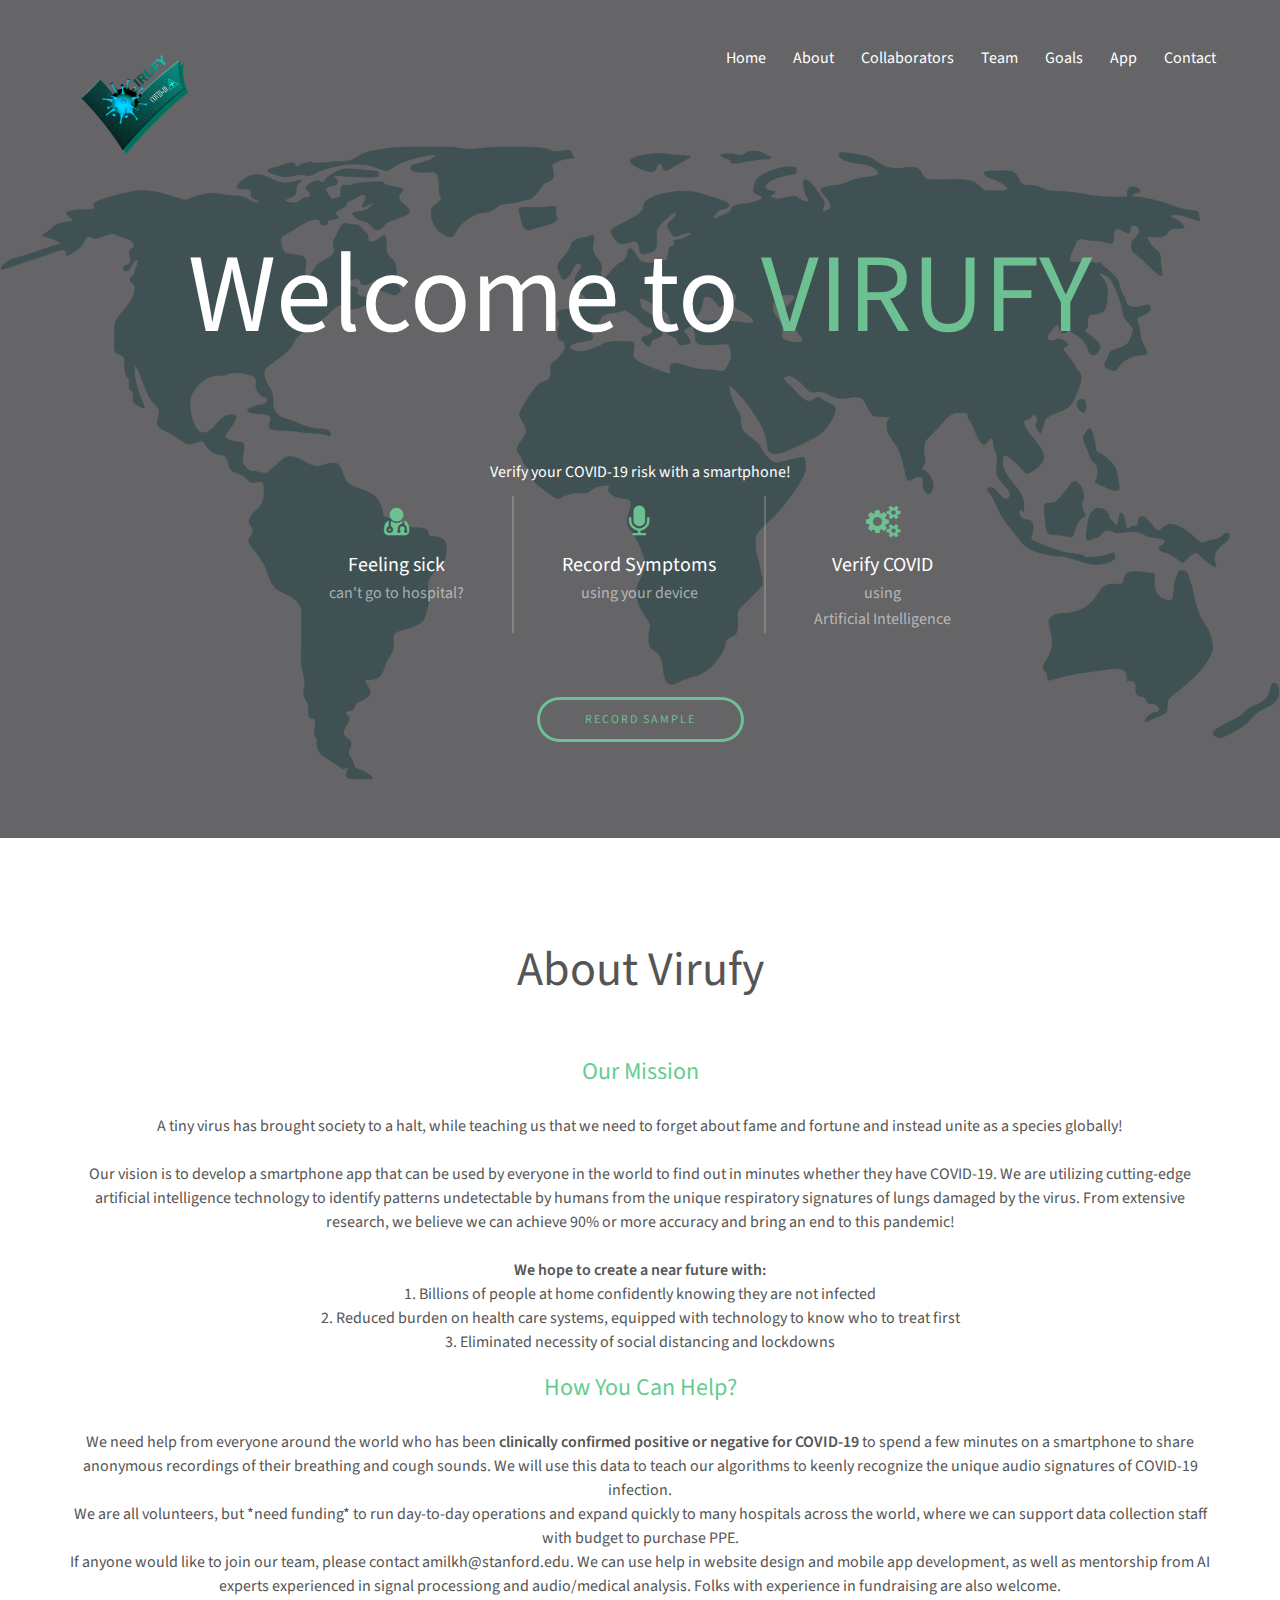
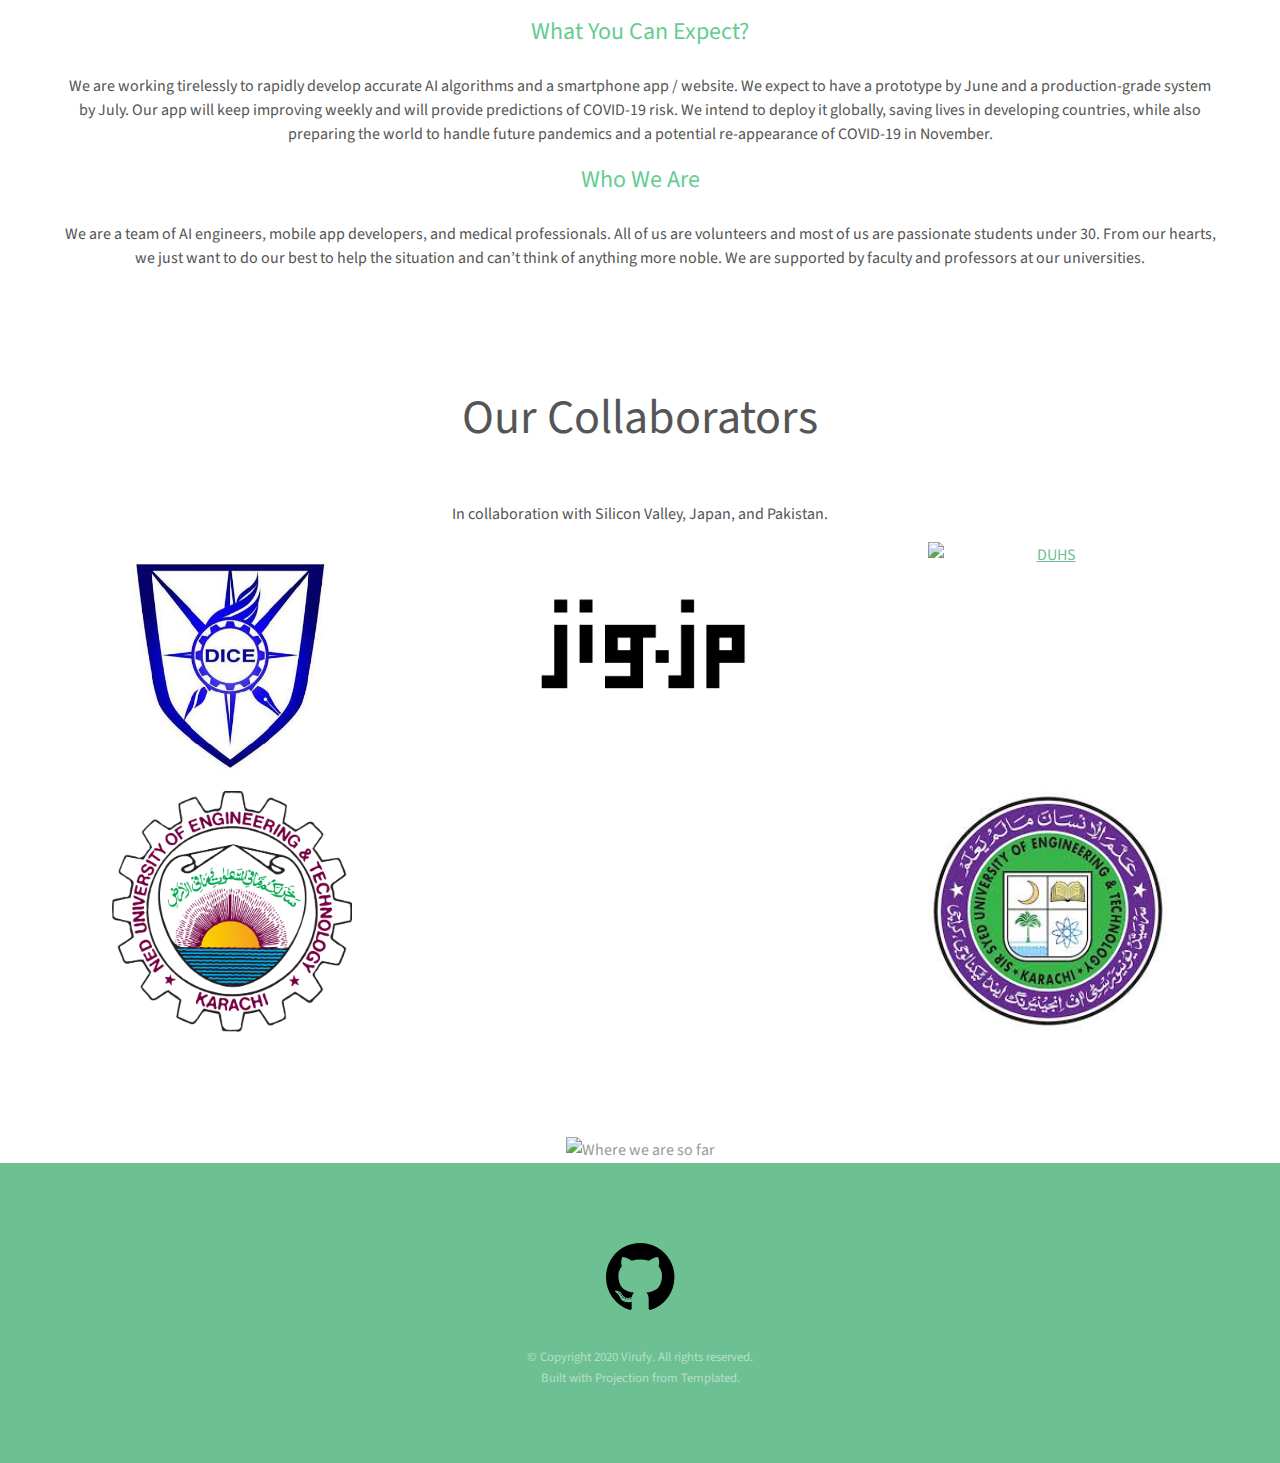
==== index.html @ d0a09e9f "added css for collaborators icons" ====
<!DOCTYPE HTML>
<!--
	Projection by TEMPLATED
	templated.co @templatedco
	Released for free under the Creative Commons Attribution 3.0 license (templated.co/license)
-->
<html>

<head>
	<title>VIRUFY</title>

	<!-- Metatags -->
	<meta charset="utf-8" />
	<meta name="viewport" content="width=device-width, initial-scale=1" />
	<meta name="description" content="Crowdsourced AI-based COVID-19 Detection">
	<meta name="author" content="Team Virufy">

	<link rel="stylesheet" href="assets/css/main.css" />

	<!-- Favicon -->
	<link rel="icon" href="images/logo.png" type="image/x-icon" />

</head>

<body>

	<!-- Header -->
	<header id="header">
		<div class="inner">
			<a href="index.html" class="logo">
				<img src="images/logo.png">
			</a>
			<nav id="nav">
				<a href="index.html">Home</a>
				<a href="#about">About</a>
				<a href="#collaborators">Collaborators</a>
				<a href="./team.html">Team</a>
				<a href="./goals.html">Goals</a>
				<a href="https://cough.sabae.cc/">App</a>
				<a href="#contact">Contact</a>
			</nav>
			<a href="#navPanel" class="navPanelToggle"><span class="fa fa-bars"></span></a>
		</div>
	</header>

	<!-- Banner -->
	<section id="banner">
		<div class="inner">
			<header>
				<h1>Welcome to <span id="header-virufy-span">VIRUFY</span></h1>
				<h1 style="font-size: 1em;">Verify your COVID-19 risk with a smartphone!</h1>
			</header>

			<div class="flex">
				<div>
					<span class="icon fa-user-md"></span>
					<h3>Feeling sick</h3>
					<p>can't go to hospital?</p>
				</div>

				<div>
					<span class="icon fa-microphone"></span>
					<h3>Record Symptoms</h3>
					<p>using your device</p>
				</div>

				<div>
					<span class="icon fa-cogs"></span>
					<h3>Verify COVID</h3>
					<p>using<br>Artificial Intelligence</p>
				</div>

			</div>

			<footer>
				<a href="http://virufy.org/" class="button">Record Sample</a>
			</footer>
		</div>
	</section>

	<!--About Us-->
	<section class="wrapper align-center">
		<div class="inner">
			<header id="about">
				<h1>About Virufy</h1>
			</header>
			<h1 style="font-size: x-large; color: #66cc91;">
				Our Mission
			</h1>
			<h1 style="font-size: medium;">
				A tiny virus has brought society to a halt, while teaching us that we need to forget about fame and
				fortune and instead unite as a species globally!
				<br><br>
				Our vision is to develop a smartphone app that can be used by everyone in the world to find out in
				minutes whether they have COVID-19. We are utilizing cutting-edge artificial intelligence technology to
				identify patterns undetectable by humans from the unique respiratory signatures of lungs damaged by the
				virus. From extensive research, we believe we can achieve 90% or more accuracy and bring an end to this
				pandemic!
				<br><br>
				<b>We hope to create a near future with:</b><br>
				1. Billions of people at home confidently knowing they are not infected<br>
				2. Reduced burden on health care systems, equipped with technology to know who to treat first<br>
				3. Eliminated necessity of social distancing and lockdowns
			</h1>
			<h1 style="font-size: x-large; color: #66cc91;">
				How You Can Help?
			</h1>
			<h1 style="font-size: medium;">
				We need help from everyone around the world who has been <b>clinically confirmed positive or negative
					for COVID-19</b> to spend a few minutes on a smartphone to share anonymous recordings of their
				breathing and cough sounds. We will use this data to teach our algorithms to keenly recognize the unique
				audio signatures of COVID-19 infection.
				<br>
				We are all volunteers, but *need funding* to run day-to-day operations and expand quickly to many
				hospitals
				across the world, where we can support data collection staff with budget to purchase PPE.
				<br>
				If anyone would like to join our team, please contact <a
					href="amilkh@stanford.edu">amilkh@stanford.edu</a>.
				We can use help in website design and mobile app development, as well as mentorship from AI experts
				experienced
				in signal processiong and audio/medical analysis. Folks with experience in fundraising are also welcome.
			</h1>
			<h1 style="font-size: x-large; color: #66cc91;">
				What You Can Expect?
			</h1>
			<h1 style="font-size: medium;">
				We are working tirelessly to rapidly develop accurate AI algorithms and a smartphone app / website. We
				expect to have a prototype by June and a production-grade system by July. Our app will keep improving
				weekly and will provide predictions of COVID-19 risk. We intend to deploy it globally, saving lives in
				developing countries, while also preparing the world to handle future pandemics and a potential
				re-appearance of COVID-19 in November.
			</h1>
			<h1 style="font-size: x-large; color: #66cc91;">
				Who We Are
			</h1>
			<h1 style="font-size: medium;">
				We are a team of AI engineers, mobile app developers, and medical professionals. All of us are
				volunteers and most of us are passionate students under 30. From our hearts, we just want to do our best
				to help the situation and can’t think of anything more noble. We are supported by faculty and professors
				at our universities.
			</h1>
		</div>
	</section>

	<!-- Three -->
	<section id="four" class="wrapper align-center">
		<div class="inner">
			<header id="collaborators">
				<h1>Our Collaborators</h1>
				<h1 style="font-size: medium;">In collaboration with Silicon Valley, Japan, and Pakistan.</h1>
			</header>
			<div class="flex flex-4">
				<article>
					<div class="image collab">
						<a href="http://dicefoundation.org/" target="_blank">
							<img src="images/dice.jpg" alt="Pic 02" />
						</a>
					</div>
				</article>
				<article>
					<div class="image collab">
						<a href="https://jig.jp/" target="_blank">
							<img src="images/jig-logo.png" alt="Pic 02" />
						</a>
					</div>
				</article>
				<article>
					<div class="image collab">
						<a href="https://www.duhs.edu.pk/" target="_blank">
							<img src="images/duhs.png" alt="DUHS">
						</a>
					</div>
				</article>
				<article>
					<div class="image collab">
						<a href="https://www.neduet.edu.pk/" target="_blank">
							<img src="images/NEDUET.png" alt="Pic 01" />
						</a>
					</div>
				</article>
				<article>
					<div class="image collab">
						<a href="https://ssuet.edu.pk/" target="_blank">
							<img src="images/SSUET.jpg" alt="Pic 02" />
						</a>
					</div>
				</article>
			</div>
		</div>
	</section>

	<!--Where we are so far-->
	<section class="align-center">
		<img src="images/map-loc-enhanced.png" class="virufy-image" alt="Where we are so far">
	</section>

	<!-- Footer -->
	<footer id="footer">
		<div class="inner">
			<!-- GitHub and other icons -->
			<div class="footer-icons" id="contact">
				<a href="https://github.com/virufy" target="_blank">
					<i class="icon fa-github fa-5x"></i>
				</a>
			</div>

			<div class="copyright">
				&copy; Copyright 2020 Virufy. All rights reserved.
				<br>Built with <a href="https://templated.co/projection">Projection from Templated.</a>
			</div>
		</div>
	</footer>

	<!-- Scripts -->
	<script src="assets/js/jquery.min.js"></script>
	<script src="assets/js/skel.min.js"></script>
	<script src="assets/js/util.js"></script>
	<script src="assets/js/main.js"></script>

</body>

</html>
---- assets/css/main.css ----
@charset "UTF-8";
@import url(font-awesome.min.css);
@import "https://fonts.googleapis.com/css?family=Source+Sans+Pro:300, 400, 600, 700, 800, 900";

/*
	Projection by TEMPLATED
	templated.co @templatedco
	Released for free under the Creative Commons Attribution 3.0 license (templated.co/license)
*/

/* Reset */

html,
body,
div,
span,
applet,
object,
iframe,
h1,
h2,
h3,
h4,
h5,
h6,
p,
blockquote,
pre,
a,
abbr,
acronym,
address,
big,
cite,
code,
del,
dfn,
em,
img,
ins,
kbd,
q,
s,
samp,
small,
strike,
strong,
sub,
sup,
tt,
var,
b,
u,
i,
center,
dl,
dt,
dd,
ol,
ul,
li,
fieldset,
form,
label,
legend,
table,
caption,
tbody,
tfoot,
thead,
tr,
th,
td,
article,
aside,
canvas,
details,
embed,
figure,
figcaption,
footer,
header,
hgroup,
menu,
nav,
output,
ruby,
section,
summary,
time,
mark,
audio,
video {
	margin: 0;
	padding: 0;
	border: 0;
	font-size: 100%;
	font: inherit;
	vertical-align: baseline;
}

article,
aside,
details,
figcaption,
figure,
footer,
header,
hgroup,
menu,
nav,
section {
	display: block;
}

body {
	line-height: 1;
}

html {
	scroll-behavior: smooth;
}

ol,
ul {
	list-style: none;
}

blockquote,
q {
	quotes: none;
}

blockquote:before,
blockquote:after,
q:before,
q:after {
	content: '';
	content: none;
}

table {
	border-collapse: collapse;
	border-spacing: 0;
}

body {
	-webkit-text-size-adjust: none;
}

/* Box Model */

*,
*:before,
*:after {
	-moz-box-sizing: border-box;
	-webkit-box-sizing: border-box;
	box-sizing: border-box;
}

/* Containers */

.container {
	margin-left: auto;
	margin-right: auto;
}

.container.\31 25\25 {
	width: 100%;
	max-width: 100em;
	min-width: 80em;
}

.container.\37 5\25 {
	width: 60em;
}

.container.\35 0\25 {
	width: 40em;
}

.container.\32 5\25 {
	width: 20em;
}

.container {
	width: 80em;
}

@media screen and (max-width: 1680px) {
	.container.\31 25\25 {
		width: 100%;
		max-width: 100em;
		min-width: 80em;
	}

	.container.\37 5\25 {
		width: 60em;
	}

	.container.\35 0\25 {
		width: 40em;
	}

	.container.\32 5\25 {
		width: 20em;
	}

	.container {
		width: 80em;
	}
}

@media screen and (max-width: 1280px) {
	.container.\31 25\25 {
		width: 100%;
		max-width: 81.25em;
		min-width: 65em;
	}

	.container.\37 5\25 {
		width: 48.75em;
	}

	.container.\35 0\25 {
		width: 32.5em;
	}

	.container.\32 5\25 {
		width: 16.25em;
	}

	.container {
		width: 65em;
	}
}

@media screen and (max-width: 980px) {
	.container.\31 25\25 {
		width: 100%;
		max-width: 112.5%;
		min-width: 90%;
	}

	.container.\37 5\25 {
		width: 67.5%;
	}

	.container.\35 0\25 {
		width: 45%;
	}

	.container.\32 5\25 {
		width: 22.5%;
	}

	.container {
		width: 90%;
	}
}

@media screen and (max-width: 736px) {
	.container.\31 25\25 {
		width: 100%;
		max-width: 112.5%;
		min-width: 90%;
	}

	.container.\37 5\25 {
		width: 67.5%;
	}

	.container.\35 0\25 {
		width: 45%;
	}

	.container.\32 5\25 {
		width: 22.5%;
	}

	.container {
		width: 90% !important;
	}
}

@media screen and (max-width: 480px) {
	.container.\31 25\25 {
		width: 100%;
		max-width: 112.5%;
		min-width: 90%;
	}

	.container.\37 5\25 {
		width: 67.5%;
	}

	.container.\35 0\25 {
		width: 45%;
	}

	.container.\32 5\25 {
		width: 22.5%;
	}

	.container {
		width: 90% !important;
	}
}

/* Grid */

.row {
	border-bottom: solid 1px transparent;
	-moz-box-sizing: border-box;
	-webkit-box-sizing: border-box;
	box-sizing: border-box;
}

.row > * {
	float: left;
	-moz-box-sizing: border-box;
	-webkit-box-sizing: border-box;
	box-sizing: border-box;
}

.row:after,
.row:before {
	content: '';
	display: block;
	clear: both;
	height: 0;
}

.row.uniform > * > :first-child {
	margin-top: 0;
}

.row.uniform > * > :last-child {
	margin-bottom: 0;
}

.row.\30 \25 > * {
	padding: 0 0 0 0em;
}

.row.\30 \25 {
	margin: 0 0 -1px 0em;
}

.row.uniform.\30 \25 > * {
	padding: 0em 0 0 0em;
}

.row.uniform.\30 \25 {
	margin: 0em 0 -1px 0em;
}

.row > * {
	padding: 0 0 0 2em;
}

.row {
	margin: 0 0 -1px -2em;
}

.row.uniform > * {
	padding: 2em 0 0 2em;
}

.row.uniform {
	margin: -2em 0 -1px -2em;
}

.row.\32 00\25 > * {
	padding: 0 0 0 4em;
}

.row.\32 00\25 {
	margin: 0 0 -1px -4em;
}

.row.uniform.\32 00\25 > * {
	padding: 4em 0 0 4em;
}

.row.uniform.\32 00\25 {
	margin: -4em 0 -1px -4em;
}

.row.\31 50\25 > * {
	padding: 0 0 0 3em;
}

.row.\31 50\25 {
	margin: 0 0 -1px -3em;
}

.row.uniform.\31 50\25 > * {
	padding: 3em 0 0 3em;
}

.row.uniform.\31 50\25 {
	margin: -3em 0 -1px -3em;
}

.row.\35 0\25 > * {
	padding: 0 0 0 1em;
}

.row.\35 0\25 {
	margin: 0 0 -1px -1em;
}

.row.uniform.\35 0\25 > * {
	padding: 1em 0 0 1em;
}

.row.uniform.\35 0\25 {
	margin: -1em 0 -1px -1em;
}

.row.\32 5\25 > * {
	padding: 0 0 0 0.5em;
}

.row.\32 5\25 {
	margin: 0 0 -1px -0.5em;
}

.row.uniform.\32 5\25 > * {
	padding: 0.5em 0 0 0.5em;
}

.row.uniform.\32 5\25 {
	margin: -0.5em 0 -1px -0.5em;
}

.\31 2u,
.\31 2u\24 {
	width: 100%;
	clear: none;
	margin-left: 0;
}

.\31 1u,
.\31 1u\24 {
	width: 91.6666666667%;
	clear: none;
	margin-left: 0;
}

.\31 0u,
.\31 0u\24 {
	width: 83.3333333333%;
	clear: none;
	margin-left: 0;
}

.\39 u,
.\39 u\24 {
	width: 75%;
	clear: none;
	margin-left: 0;
}

.\38 u,
.\38 u\24 {
	width: 66.6666666667%;
	clear: none;
	margin-left: 0;
}

.\37 u,
.\37 u\24 {
	width: 58.3333333333%;
	clear: none;
	margin-left: 0;
}

.\36 u,
.\36 u\24 {
	width: 50%;
	clear: none;
	margin-left: 0;
}

.\35 u,
.\35 u\24 {
	width: 41.6666666667%;
	clear: none;
	margin-left: 0;
}

.\34 u,
.\34 u\24 {
	width: 33.3333333333%;
	clear: none;
	margin-left: 0;
}

.\33 u,
.\33 u\24 {
	width: 25%;
	clear: none;
	margin-left: 0;
}

.\32 u,
.\32 u\24 {
	width: 16.6666666667%;
	clear: none;
	margin-left: 0;
}

.\31 u,
.\31 u\24 {
	width: 8.3333333333%;
	clear: none;
	margin-left: 0;
}

.\31 2u\24 + *,
.\31 1u\24 + *,
.\31 0u\24 + *,
.\39 u\24 + *,
.\38 u\24 + *,
.\37 u\24 + *,
.\36 u\24 + *,
.\35 u\24 + *,
.\34 u\24 + *,
.\33 u\24 + *,
.\32 u\24 + *,
.\31 u\24 + * {
	clear: left;
}

.\-11u {
	margin-left: 91.66667%;
}

.\-10u {
	margin-left: 83.33333%;
}

.\-9u {
	margin-left: 75%;
}

.\-8u {
	margin-left: 66.66667%;
}

.\-7u {
	margin-left: 58.33333%;
}

.\-6u {
	margin-left: 50%;
}

.\-5u {
	margin-left: 41.66667%;
}

.\-4u {
	margin-left: 33.33333%;
}

.\-3u {
	margin-left: 25%;
}

.\-2u {
	margin-left: 16.66667%;
}

.\-1u {
	margin-left: 8.33333%;
}

@media screen and (max-width: 1680px) {
	.row > * {
		padding: 0 0 0 2em;
	}

	.row {
		margin: 0 0 -1px -2em;
	}

	.row.uniform > * {
		padding: 2em 0 0 2em;
	}

	.row.uniform {
		margin: -2em 0 -1px -2em;
	}

	.row.\32 00\25 > * {
		padding: 0 0 0 4em;
	}

	.row.\32 00\25 {
		margin: 0 0 -1px -4em;
	}

	.row.uniform.\32 00\25 > * {
		padding: 4em 0 0 4em;
	}

	.row.uniform.\32 00\25 {
		margin: -4em 0 -1px -4em;
	}

	.row.\31 50\25 > * {
		padding: 0 0 0 3em;
	}

	.row.\31 50\25 {
		margin: 0 0 -1px -3em;
	}

	.row.uniform.\31 50\25 > * {
		padding: 3em 0 0 3em;
	}

	.row.uniform.\31 50\25 {
		margin: -3em 0 -1px -3em;
	}

	.row.\35 0\25 > * {
		padding: 0 0 0 1em;
	}

	.row.\35 0\25 {
		margin: 0 0 -1px -1em;
	}

	.row.uniform.\35 0\25 > * {
		padding: 1em 0 0 1em;
	}

	.row.uniform.\35 0\25 {
		margin: -1em 0 -1px -1em;
	}

	.row.\32 5\25 > * {
		padding: 0 0 0 0.5em;
	}

	.row.\32 5\25 {
		margin: 0 0 -1px -0.5em;
	}

	.row.uniform.\32 5\25 > * {
		padding: 0.5em 0 0 0.5em;
	}

	.row.uniform.\32 5\25 {
		margin: -0.5em 0 -1px -0.5em;
	}

	.\31 2u\28xlarge\29,
	.\31 2u\24\28xlarge\29 {
		width: 100%;
		clear: none;
		margin-left: 0;
	}

	.\31 1u\28xlarge\29,
	.\31 1u\24\28xlarge\29 {
		width: 91.6666666667%;
		clear: none;
		margin-left: 0;
	}

	.\31 0u\28xlarge\29,
	.\31 0u\24\28xlarge\29 {
		width: 83.3333333333%;
		clear: none;
		margin-left: 0;
	}

	.\39 u\28xlarge\29,
	.\39 u\24\28xlarge\29 {
		width: 75%;
		clear: none;
		margin-left: 0;
	}

	.\38 u\28xlarge\29,
	.\38 u\24\28xlarge\29 {
		width: 66.6666666667%;
		clear: none;
		margin-left: 0;
	}

	.\37 u\28xlarge\29,
	.\37 u\24\28xlarge\29 {
		width: 58.3333333333%;
		clear: none;
		margin-left: 0;
	}

	.\36 u\28xlarge\29,
	.\36 u\24\28xlarge\29 {
		width: 50%;
		clear: none;
		margin-left: 0;
	}

	.\35 u\28xlarge\29,
	.\35 u\24\28xlarge\29 {
		width: 41.6666666667%;
		clear: none;
		margin-left: 0;
	}

	.\34 u\28xlarge\29,
	.\34 u\24\28xlarge\29 {
		width: 33.3333333333%;
		clear: none;
		margin-left: 0;
	}

	.\33 u\28xlarge\29,
	.\33 u\24\28xlarge\29 {
		width: 25%;
		clear: none;
		margin-left: 0;
	}

	.\32 u\28xlarge\29,
	.\32 u\24\28xlarge\29 {
		width: 16.6666666667%;
		clear: none;
		margin-left: 0;
	}

	.\31 u\28xlarge\29,
	.\31 u\24\28xlarge\29 {
		width: 8.3333333333%;
		clear: none;
		margin-left: 0;
	}

	.\31 2u\24\28xlarge\29 + *,
	.\31 1u\24\28xlarge\29 + *,
	.\31 0u\24\28xlarge\29 + *,
	.\39 u\24\28xlarge\29 + *,
	.\38 u\24\28xlarge\29 + *,
	.\37 u\24\28xlarge\29 + *,
	.\36 u\24\28xlarge\29 + *,
	.\35 u\24\28xlarge\29 + *,
	.\34 u\24\28xlarge\29 + *,
	.\33 u\24\28xlarge\29 + *,
	.\32 u\24\28xlarge\29 + *,
	.\31 u\24\28xlarge\29 + * {
		clear: left;
	}

	.\-11u\28xlarge\29 {
		margin-left: 91.66667%;
	}

	.\-10u\28xlarge\29 {
		margin-left: 83.33333%;
	}

	.\-9u\28xlarge\29 {
		margin-left: 75%;
	}

	.\-8u\28xlarge\29 {
		margin-left: 66.66667%;
	}

	.\-7u\28xlarge\29 {
		margin-left: 58.33333%;
	}

	.\-6u\28xlarge\29 {
		margin-left: 50%;
	}

	.\-5u\28xlarge\29 {
		margin-left: 41.66667%;
	}

	.\-4u\28xlarge\29 {
		margin-left: 33.33333%;
	}

	.\-3u\28xlarge\29 {
		margin-left: 25%;
	}

	.\-2u\28xlarge\29 {
		margin-left: 16.66667%;
	}

	.\-1u\28xlarge\29 {
		margin-left: 8.33333%;
	}
}

@media screen and (max-width: 1280px) {
	.row > * {
		padding: 0 0 0 1.5em;
	}

	.row {
		margin: 0 0 -1px -1.5em;
	}

	.row.uniform > * {
		padding: 1.5em 0 0 1.5em;
	}

	.row.uniform {
		margin: -1.5em 0 -1px -1.5em;
	}

	.row.\32 00\25 > * {
		padding: 0 0 0 3em;
	}

	.row.\32 00\25 {
		margin: 0 0 -1px -3em;
	}

	.row.uniform.\32 00\25 > * {
		padding: 3em 0 0 3em;
	}

	.row.uniform.\32 00\25 {
		margin: -3em 0 -1px -3em;
	}

	.row.\31 50\25 > * {
		padding: 0 0 0 2.25em;
	}

	.row.\31 50\25 {
		margin: 0 0 -1px -2.25em;
	}

	.row.uniform.\31 50\25 > * {
		padding: 2.25em 0 0 2.25em;
	}

	.row.uniform.\31 50\25 {
		margin: -2.25em 0 -1px -2.25em;
	}

	.row.\35 0\25 > * {
		padding: 0 0 0 0.75em;
	}

	.row.\35 0\25 {
		margin: 0 0 -1px -0.75em;
	}

	.row.uniform.\35 0\25 > * {
		padding: 0.75em 0 0 0.75em;
	}

	.row.uniform.\35 0\25 {
		margin: -0.75em 0 -1px -0.75em;
	}

	.row.\32 5\25 > * {
		padding: 0 0 0 0.375em;
	}

	.row.\32 5\25 {
		margin: 0 0 -1px -0.375em;
	}

	.row.uniform.\32 5\25 > * {
		padding: 0.375em 0 0 0.375em;
	}

	.row.uniform.\32 5\25 {
		margin: -0.375em 0 -1px -0.375em;
	}

	.\31 2u\28large\29,
	.\31 2u\24\28large\29 {
		width: 100%;
		clear: none;
		margin-left: 0;
	}

	.\31 1u\28large\29,
	.\31 1u\24\28large\29 {
		width: 91.6666666667%;
		clear: none;
		margin-left: 0;
	}

	.\31 0u\28large\29,
	.\31 0u\24\28large\29 {
		width: 83.3333333333%;
		clear: none;
		margin-left: 0;
	}

	.\39 u\28large\29,
	.\39 u\24\28large\29 {
		width: 75%;
		clear: none;
		margin-left: 0;
	}

	.\38 u\28large\29,
	.\38 u\24\28large\29 {
		width: 66.6666666667%;
		clear: none;
		margin-left: 0;
	}

	.\37 u\28large\29,
	.\37 u\24\28large\29 {
		width: 58.3333333333%;
		clear: none;
		margin-left: 0;
	}

	.\36 u\28large\29,
	.\36 u\24\28large\29 {
		width: 50%;
		clear: none;
		margin-left: 0;
	}

	.\35 u\28large\29,
	.\35 u\24\28large\29 {
		width: 41.6666666667%;
		clear: none;
		margin-left: 0;
	}

	.\34 u\28large\29,
	.\34 u\24\28large\29 {
		width: 33.3333333333%;
		clear: none;
		margin-left: 0;
	}

	.\33 u\28large\29,
	.\33 u\24\28large\29 {
		width: 25%;
		clear: none;
		margin-left: 0;
	}

	.\32 u\28large\29,
	.\32 u\24\28large\29 {
		width: 16.6666666667%;
		clear: none;
		margin-left: 0;
	}

	.\31 u\28large\29,
	.\31 u\24\28large\29 {
		width: 8.3333333333%;
		clear: none;
		margin-left: 0;
	}

	.\31 2u\24\28large\29 + *,
	.\31 1u\24\28large\29 + *,
	.\31 0u\24\28large\29 + *,
	.\39 u\24\28large\29 + *,
	.\38 u\24\28large\29 + *,
	.\37 u\24\28large\29 + *,
	.\36 u\24\28large\29 + *,
	.\35 u\24\28large\29 + *,
	.\34 u\24\28large\29 + *,
	.\33 u\24\28large\29 + *,
	.\32 u\24\28large\29 + *,
	.\31 u\24\28large\29 + * {
		clear: left;
	}

	.\-11u\28large\29 {
		margin-left: 91.66667%;
	}

	.\-10u\28large\29 {
		margin-left: 83.33333%;
	}

	.\-9u\28large\29 {
		margin-left: 75%;
	}

	.\-8u\28large\29 {
		margin-left: 66.66667%;
	}

	.\-7u\28large\29 {
		margin-left: 58.33333%;
	}

	.\-6u\28large\29 {
		margin-left: 50%;
	}

	.\-5u\28large\29 {
		margin-left: 41.66667%;
	}

	.\-4u\28large\29 {
		margin-left: 33.33333%;
	}

	.\-3u\28large\29 {
		margin-left: 25%;
	}

	.\-2u\28large\29 {
		margin-left: 16.66667%;
	}

	.\-1u\28large\29 {
		margin-left: 8.33333%;
	}
}

@media screen and (max-width: 980px) {
	.row > * {
		padding: 0 0 0 1.5em;
	}

	.row {
		margin: 0 0 -1px -1.5em;
	}

	.row.uniform > * {
		padding: 1.5em 0 0 1.5em;
	}

	.row.uniform {
		margin: -1.5em 0 -1px -1.5em;
	}

	.row.\32 00\25 > * {
		padding: 0 0 0 3em;
	}

	.row.\32 00\25 {
		margin: 0 0 -1px -3em;
	}

	.row.uniform.\32 00\25 > * {
		padding: 3em 0 0 3em;
	}

	.row.uniform.\32 00\25 {
		margin: -3em 0 -1px -3em;
	}

	.row.\31 50\25 > * {
		padding: 0 0 0 2.25em;
	}

	.row.\31 50\25 {
		margin: 0 0 -1px -2.25em;
	}

	.row.uniform.\31 50\25 > * {
		padding: 2.25em 0 0 2.25em;
	}

	.row.uniform.\31 50\25 {
		margin: -2.25em 0 -1px -2.25em;
	}

	.row.\35 0\25 > * {
		padding: 0 0 0 0.75em;
	}

	.row.\35 0\25 {
		margin: 0 0 -1px -0.75em;
	}

	.row.uniform.\35 0\25 > * {
		padding: 0.75em 0 0 0.75em;
	}

	.row.uniform.\35 0\25 {
		margin: -0.75em 0 -1px -0.75em;
	}

	.row.\32 5\25 > * {
		padding: 0 0 0 0.375em;
	}

	.row.\32 5\25 {
		margin: 0 0 -1px -0.375em;
	}

	.row.uniform.\32 5\25 > * {
		padding: 0.375em 0 0 0.375em;
	}

	.row.uniform.\32 5\25 {
		margin: -0.375em 0 -1px -0.375em;
	}

	.\31 2u\28medium\29,
	.\31 2u\24\28medium\29 {
		width: 100%;
		clear: none;
		margin-left: 0;
	}

	.\31 1u\28medium\29,
	.\31 1u\24\28medium\29 {
		width: 91.6666666667%;
		clear: none;
		margin-left: 0;
	}

	.\31 0u\28medium\29,
	.\31 0u\24\28medium\29 {
		width: 83.3333333333%;
		clear: none;
		margin-left: 0;
	}

	.\39 u\28medium\29,
	.\39 u\24\28medium\29 {
		width: 75%;
		clear: none;
		margin-left: 0;
	}

	.\38 u\28medium\29,
	.\38 u\24\28medium\29 {
		width: 66.6666666667%;
		clear: none;
		margin-left: 0;
	}

	.\37 u\28medium\29,
	.\37 u\24\28medium\29 {
		width: 58.3333333333%;
		clear: none;
		margin-left: 0;
	}

	.\36 u\28medium\29,
	.\36 u\24\28medium\29 {
		width: 50%;
		clear: none;
		margin-left: 0;
	}

	.\35 u\28medium\29,
	.\35 u\24\28medium\29 {
		width: 41.6666666667%;
		clear: none;
		margin-left: 0;
	}

	.\34 u\28medium\29,
	.\34 u\24\28medium\29 {
		width: 33.3333333333%;
		clear: none;
		margin-left: 0;
	}

	.\33 u\28medium\29,
	.\33 u\24\28medium\29 {
		width: 25%;
		clear: none;
		margin-left: 0;
	}

	.\32 u\28medium\29,
	.\32 u\24\28medium\29 {
		width: 16.6666666667%;
		clear: none;
		margin-left: 0;
	}

	.\31 u\28medium\29,
	.\31 u\24\28medium\29 {
		width: 8.3333333333%;
		clear: none;
		margin-left: 0;
	}

	.\31 2u\24\28medium\29 + *,
	.\31 1u\24\28medium\29 + *,
	.\31 0u\24\28medium\29 + *,
	.\39 u\24\28medium\29 + *,
	.\38 u\24\28medium\29 + *,
	.\37 u\24\28medium\29 + *,
	.\36 u\24\28medium\29 + *,
	.\35 u\24\28medium\29 + *,
	.\34 u\24\28medium\29 + *,
	.\33 u\24\28medium\29 + *,
	.\32 u\24\28medium\29 + *,
	.\31 u\24\28medium\29 + * {
		clear: left;
	}

	.\-11u\28medium\29 {
		margin-left: 91.66667%;
	}

	.\-10u\28medium\29 {
		margin-left: 83.33333%;
	}

	.\-9u\28medium\29 {
		margin-left: 75%;
	}

	.\-8u\28medium\29 {
		margin-left: 66.66667%;
	}

	.\-7u\28medium\29 {
		margin-left: 58.33333%;
	}

	.\-6u\28medium\29 {
		margin-left: 50%;
	}

	.\-5u\28medium\29 {
		margin-left: 41.66667%;
	}

	.\-4u\28medium\29 {
		margin-left: 33.33333%;
	}

	.\-3u\28medium\29 {
		margin-left: 25%;
	}

	.\-2u\28medium\29 {
		margin-left: 16.66667%;
	}

	.\-1u\28medium\29 {
		margin-left: 8.33333%;
	}
}

@media screen and (max-width: 736px) {
	.row > * {
		padding: 0 0 0 1.25em;
	}

	.row {
		margin: 0 0 -1px -1.25em;
	}

	.row.uniform > * {
		padding: 1.25em 0 0 1.25em;
	}

	.row.uniform {
		margin: -1.25em 0 -1px -1.25em;
	}

	.row.\32 00\25 > * {
		padding: 0 0 0 2.5em;
	}

	.row.\32 00\25 {
		margin: 0 0 -1px -2.5em;
	}

	.row.uniform.\32 00\25 > * {
		padding: 2.5em 0 0 2.5em;
	}

	.row.uniform.\32 00\25 {
		margin: -2.5em 0 -1px -2.5em;
	}

	.row.\31 50\25 > * {
		padding: 0 0 0 1.875em;
	}

	.row.\31 50\25 {
		margin: 0 0 -1px -1.875em;
	}

	.row.uniform.\31 50\25 > * {
		padding: 1.875em 0 0 1.875em;
	}

	.row.uniform.\31 50\25 {
		margin: -1.875em 0 -1px -1.875em;
	}

	.row.\35 0\25 > * {
		padding: 0 0 0 0.625em;
	}

	.row.\35 0\25 {
		margin: 0 0 -1px -0.625em;
	}

	.row.uniform.\35 0\25 > * {
		padding: 0.625em 0 0 0.625em;
	}

	.row.uniform.\35 0\25 {
		margin: -0.625em 0 -1px -0.625em;
	}

	.row.\32 5\25 > * {
		padding: 0 0 0 0.3125em;
	}

	.row.\32 5\25 {
		margin: 0 0 -1px -0.3125em;
	}

	.row.uniform.\32 5\25 > * {
		padding: 0.3125em 0 0 0.3125em;
	}

	.row.uniform.\32 5\25 {
		margin: -0.3125em 0 -1px -0.3125em;
	}

	.\31 2u\28small\29,
	.\31 2u\24\28small\29 {
		width: 100%;
		clear: none;
		margin-left: 0;
	}

	.\31 1u\28small\29,
	.\31 1u\24\28small\29 {
		width: 91.6666666667%;
		clear: none;
		margin-left: 0;
	}

	.\31 0u\28small\29,
	.\31 0u\24\28small\29 {
		width: 83.3333333333%;
		clear: none;
		margin-left: 0;
	}

	.\39 u\28small\29,
	.\39 u\24\28small\29 {
		width: 75%;
		clear: none;
		margin-left: 0;
	}

	.\38 u\28small\29,
	.\38 u\24\28small\29 {
		width: 66.6666666667%;
		clear: none;
		margin-left: 0;
	}

	.\37 u\28small\29,
	.\37 u\24\28small\29 {
		width: 58.3333333333%;
		clear: none;
		margin-left: 0;
	}

	.\36 u\28small\29,
	.\36 u\24\28small\29 {
		width: 50%;
		clear: none;
		margin-left: 0;
	}

	.\35 u\28small\29,
	.\35 u\24\28small\29 {
		width: 41.6666666667%;
		clear: none;
		margin-left: 0;
	}

	.\34 u\28small\29,
	.\34 u\24\28small\29 {
		width: 33.3333333333%;
		clear: none;
		margin-left: 0;
	}

	.\33 u\28small\29,
	.\33 u\24\28small\29 {
		width: 25%;
		clear: none;
		margin-left: 0;
	}

	.\32 u\28small\29,
	.\32 u\24\28small\29 {
		width: 16.6666666667%;
		clear: none;
		margin-left: 0;
	}

	.\31 u\28small\29,
	.\31 u\24\28small\29 {
		width: 8.3333333333%;
		clear: none;
		margin-left: 0;
	}

	.\31 2u\24\28small\29 + *,
	.\31 1u\24\28small\29 + *,
	.\31 0u\24\28small\29 + *,
	.\39 u\24\28small\29 + *,
	.\38 u\24\28small\29 + *,
	.\37 u\24\28small\29 + *,
	.\36 u\24\28small\29 + *,
	.\35 u\24\28small\29 + *,
	.\34 u\24\28small\29 + *,
	.\33 u\24\28small\29 + *,
	.\32 u\24\28small\29 + *,
	.\31 u\24\28small\29 + * {
		clear: left;
	}

	.\-11u\28small\29 {
		margin-left: 91.66667%;
	}

	.\-10u\28small\29 {
		margin-left: 83.33333%;
	}

	.\-9u\28small\29 {
		margin-left: 75%;
	}

	.\-8u\28small\29 {
		margin-left: 66.66667%;
	}

	.\-7u\28small\29 {
		margin-left: 58.33333%;
	}

	.\-6u\28small\29 {
		margin-left: 50%;
	}

	.\-5u\28small\29 {
		margin-left: 41.66667%;
	}

	.\-4u\28small\29 {
		margin-left: 33.33333%;
	}

	.\-3u\28small\29 {
		margin-left: 25%;
	}

	.\-2u\28small\29 {
		margin-left: 16.66667%;
	}

	.\-1u\28small\29 {
		margin-left: 8.33333%;
	}
}

@media screen and (max-width: 480px) {
	.row > * {
		padding: 0 0 0 1.25em;
	}

	.row {
		margin: 0 0 -1px -1.25em;
	}

	.row.uniform > * {
		padding: 1.25em 0 0 1.25em;
	}

	.row.uniform {
		margin: -1.25em 0 -1px -1.25em;
	}

	.row.\32 00\25 > * {
		padding: 0 0 0 2.5em;
	}

	.row.\32 00\25 {
		margin: 0 0 -1px -2.5em;
	}

	.row.uniform.\32 00\25 > * {
		padding: 2.5em 0 0 2.5em;
	}

	.row.uniform.\32 00\25 {
		margin: -2.5em 0 -1px -2.5em;
	}

	.row.\31 50\25 > * {
		padding: 0 0 0 1.875em;
	}

	.row.\31 50\25 {
		margin: 0 0 -1px -1.875em;
	}

	.row.uniform.\31 50\25 > * {
		padding: 1.875em 0 0 1.875em;
	}

	.row.uniform.\31 50\25 {
		margin: -1.875em 0 -1px -1.875em;
	}

	.row.\35 0\25 > * {
		padding: 0 0 0 0.625em;
	}

	.row.\35 0\25 {
		margin: 0 0 -1px -0.625em;
	}

	.row.uniform.\35 0\25 > * {
		padding: 0.625em 0 0 0.625em;
	}

	.row.uniform.\35 0\25 {
		margin: -0.625em 0 -1px -0.625em;
	}

	.row.\32 5\25 > * {
		padding: 0 0 0 0.3125em;
	}

	.row.\32 5\25 {
		margin: 0 0 -1px -0.3125em;
	}

	.row.uniform.\32 5\25 > * {
		padding: 0.3125em 0 0 0.3125em;
	}

	.row.uniform.\32 5\25 {
		margin: -0.3125em 0 -1px -0.3125em;
	}

	.\31 2u\28xsmall\29,
	.\31 2u\24\28xsmall\29 {
		width: 100%;
		clear: none;
		margin-left: 0;
	}

	.\31 1u\28xsmall\29,
	.\31 1u\24\28xsmall\29 {
		width: 91.6666666667%;
		clear: none;
		margin-left: 0;
	}

	.\31 0u\28xsmall\29,
	.\31 0u\24\28xsmall\29 {
		width: 83.3333333333%;
		clear: none;
		margin-left: 0;
	}

	.\39 u\28xsmall\29,
	.\39 u\24\28xsmall\29 {
		width: 75%;
		clear: none;
		margin-left: 0;
	}

	.\38 u\28xsmall\29,
	.\38 u\24\28xsmall\29 {
		width: 66.6666666667%;
		clear: none;
		margin-left: 0;
	}

	.\37 u\28xsmall\29,
	.\37 u\24\28xsmall\29 {
		width: 58.3333333333%;
		clear: none;
		margin-left: 0;
	}

	.\36 u\28xsmall\29,
	.\36 u\24\28xsmall\29 {
		width: 50%;
		clear: none;
		margin-left: 0;
	}

	.\35 u\28xsmall\29,
	.\35 u\24\28xsmall\29 {
		width: 41.6666666667%;
		clear: none;
		margin-left: 0;
	}

	.\34 u\28xsmall\29,
	.\34 u\24\28xsmall\29 {
		width: 33.3333333333%;
		clear: none;
		margin-left: 0;
	}

	.\33 u\28xsmall\29,
	.\33 u\24\28xsmall\29 {
		width: 25%;
		clear: none;
		margin-left: 0;
	}

	.\32 u\28xsmall\29,
	.\32 u\24\28xsmall\29 {
		width: 16.6666666667%;
		clear: none;
		margin-left: 0;
	}

	.\31 u\28xsmall\29,
	.\31 u\24\28xsmall\29 {
		width: 8.3333333333%;
		clear: none;
		margin-left: 0;
	}

	.\31 2u\24\28xsmall\29 + *,
	.\31 1u\24\28xsmall\29 + *,
	.\31 0u\24\28xsmall\29 + *,
	.\39 u\24\28xsmall\29 + *,
	.\38 u\24\28xsmall\29 + *,
	.\37 u\24\28xsmall\29 + *,
	.\36 u\24\28xsmall\29 + *,
	.\35 u\24\28xsmall\29 + *,
	.\34 u\24\28xsmall\29 + *,
	.\33 u\24\28xsmall\29 + *,
	.\32 u\24\28xsmall\29 + *,
	.\31 u\24\28xsmall\29 + * {
		clear: left;
	}

	.\-11u\28xsmall\29 {
		margin-left: 91.66667%;
	}

	.\-10u\28xsmall\29 {
		margin-left: 83.33333%;
	}

	.\-9u\28xsmall\29 {
		margin-left: 75%;
	}

	.\-8u\28xsmall\29 {
		margin-left: 66.66667%;
	}

	.\-7u\28xsmall\29 {
		margin-left: 58.33333%;
	}

	.\-6u\28xsmall\29 {
		margin-left: 50%;
	}

	.\-5u\28xsmall\29 {
		margin-left: 41.66667%;
	}

	.\-4u\28xsmall\29 {
		margin-left: 33.33333%;
	}

	.\-3u\28xsmall\29 {
		margin-left: 25%;
	}

	.\-2u\28xsmall\29 {
		margin-left: 16.66667%;
	}

	.\-1u\28xsmall\29 {
		margin-left: 8.33333%;
	}
}

/* Basic */

@-ms-viewport {
	width: device-width;
}

body {
	-ms-overflow-style: scrollbar;
}

@media screen and (max-width: 480px) {
	html,
	body {
		min-width: 320px;
	}
}

body {
	background: #fff;
}

body.is-loading *,
body.is-loading *:before,
body.is-loading *:after {
	-moz-animation: none !important;
	-webkit-animation: none !important;
	-ms-animation: none !important;
	animation: none !important;
	-moz-transition: none !important;
	-webkit-transition: none !important;
	-ms-transition: none !important;
	transition: none !important;
}

/* Type */

body,
input,
select,
textarea {
	color: #9a9a9a;
	font-family: "Source Sans Pro", Arial, Helvetica, sans-serif;
	font-size: 14pt;
	font-weight: 400;
	line-height: 1.65;
}

@media screen and (max-width: 1680px) {
	body,
	input,
	select,
	textarea {
		font-size: 12pt;
	}
}

@media screen and (max-width: 1280px) {
	body,
	input,
	select,
	textarea {
		font-size: 12pt;
	}
}

@media screen and (max-width: 980px) {
	body,
	input,
	select,
	textarea {
		font-size: 12pt;
	}
}

@media screen and (max-width: 736px) {
	body,
	input,
	select,
	textarea {
		font-size: 12pt;
	}
}

@media screen and (max-width: 480px) {
	body,
	input,
	select,
	textarea {
		font-size: 12pt;
	}
}

a {
	color: #6cc091;
	text-decoration: underline;
}

a:hover {
	text-decoration: none;
}

strong,
b {
	color: #555;
	font-weight: 600;
}

em,
i {
	font-style: italic;
}

p {
	margin: 0 0 2em 0;
}

h1,
h2,
h3,
h4,
h5,
h6 {
	color: #555;
	font-weight: 400;
	line-height: 1.5;
	margin: 0 0 1em 0;
}

h1 a,
h2 a,
h3 a,
h4 a,
h5 a,
h6 a {
	color: inherit;
	text-decoration: none;
}

h2 {
	font-size: 1.85em;
	font-weight: 300;
}

h3 {
	font-size: 1.75em;
}

@media screen and (max-width: 480px) {
	h3 {
		font-size: 1.25em;
	}
}

h4 {
	font-size: 1.5em;
}

h5 {
	font-size: 0.9em;
}

h6 {
	font-size: 0.7em;
}

sub {
	font-size: 0.8em;
	position: relative;
	top: 0.5em;
}

sup {
	font-size: 0.8em;
	position: relative;
	top: -0.5em;
}

blockquote {
	border-left: solid 4px #dbdbdb;
	font-style: italic;
	margin: 0 0 2em 0;
	padding: 0.5em 0 0.5em 2em;
}

code {
	background: rgba(144, 144, 144, 0.075);
	border-radius: 0;
	border: solid 1px #dbdbdb;
	font-family: "Courier New", monospace;
	font-size: 0.9em;
	margin: 0 0.25em;
	padding: 0.25em 0.65em;
}

pre {
	-webkit-overflow-scrolling: touch;
	font-family: "Courier New", monospace;
	font-size: 0.9em;
	margin: 0 0 2em 0;
}

pre code {
	display: block;
	line-height: 1.75;
	padding: 1em 1.5em;
	overflow-x: auto;
}

hr {
	border: 0;
	border-bottom: solid 1px #dbdbdb;
	margin: 2em 0;
}

hr.major {
	margin: 3em 0;
}

.align-left {
	text-align: left;
}

.align-center {
	text-align: center;
}

.align-right {
	text-align: right;
}

.inner {
	max-width: 75em;
	margin: 0 auto;
}

@media screen and (max-width: 1280px) {
	.inner {
		max-width: 90%;
	}
}

@media screen and (max-width: 480px) {
	.inner {
		max-width: 90%;
	}
}

/* Section/Article */

section.special,
article.special {
	text-align: center;
}

section.special article,
article.special article {
	text-align: left;
}

section.wrapper,
article.wrapper {
	padding: 6em 0;
}

section.wrapper header,
article.wrapper header {
	margin-bottom: 4em;
}

section.wrapper header h2,
article.wrapper header h2 {
	font-size: 2.75em;
	margin: 0 0 .5em 0;
}

section.wrapper header p,
article.wrapper header p {
	font-size: 1em;
}

section.wrapper article header,
article.wrapper article header {
	margin: 0;
}

@media screen and (max-width: 980px) {
	section.wrapper,
	article.wrapper {
		padding: 4em 0;
	}
}

@media screen and (max-width: 736px) {
	section.wrapper,
	article.wrapper {
		padding: 3em 0;
	}

	section.wrapper header,
	article.wrapper header {
		margin-bottom: 2em;
	}

	section.wrapper header h2,
	article.wrapper header h2 {
		font-size: 2em;
	}

	section.wrapper header p,
	article.wrapper header p {
		font-size: .9em;
	}
}

@media screen and (max-width: 480px) {
	section.wrapper article,
	article.wrapper article {
		text-align: center;
	}
}

header p {
	color: #6cc091;
	position: relative;
	margin: 0 0 1.5em 0;
}

header h2 + p {
	font-size: 1.25em;
	margin-top: -1em;
}

header h3 + p {
	font-size: 1.1em;
	margin-top: -0.8em;
}

header h4 + p,
header h5 + p,
header h6 + p {
	font-size: 0.9em;
	margin-top: -0.6em;
}

/* Flex */

.flex {
	display: -ms-flexbox;
	-ms-flex-wrap: wrap;
	-ms-flex-pack: justify;
	-moz-justify-content: space-between;
	-webkit-justify-content: space-between;
	-ms-justify-content: space-between;
	justify-content: space-between;
	display: -moz-flex;
	display: -webkit-flex;
	display: -ms-flex;
	display: flex;
	-moz-flex-wrap: wrap;
	-webkit-flex-wrap: wrap;
	-ms-flex-wrap: wrap;
	flex-wrap: wrap;
	width: 100%;
}

.flex.flex-2 {
	-moz-justify-content: space-between;
	-webkit-justify-content: space-between;
	-ms-justify-content: space-between;
	justify-content: space-between;
}

.flex.flex-2 article {
	width: 50%;
}

@media screen and (max-width: 980px) {
	.flex.flex-2 article {
		width: 100%;
		margin-bottom: 3em;
	}

	.flex.flex-2 article:last-child {
		margin-bottom: 0;
	}
}

@media screen and (max-width: 480px) {
	.flex.flex-2 br {
		display: none;
	}
}

/* Form */

form {
	margin: 0 0 2em 0;
}

form .field {
	margin-bottom: 1.5em;
}

form .field.half {
	display: inline-block;
	width: 48%;
}

form .field.half.first {
	margin-right: 3%;
}

@media screen and (max-width: 980px) {
	form .field.half {
		display: block;
		width: 100%;
	}

	form .field.half.first {
		margin-right: 0;
	}
}

label {
	color: #555;
	display: block;
	font-size: 0.9em;
	font-weight: 600;
	margin: 0 0 1em 0;
}

input[type="text"],
input[type="password"],
input[type="email"],
input[type="tel"],
select,
textarea {
	-moz-appearance: none;
	-webkit-appearance: none;
	-ms-appearance: none;
	appearance: none;
	background: #6cc091;
	border-radius: 10px;
	border: none;
	border: solid 2px #8dcca9;
	color: #fff;
	display: block;
	outline: 0;
	padding: 0 1em;
	text-decoration: none;
	width: 100%;
}

input[type="text"]:invalid,
input[type="password"]:invalid,
input[type="email"]:invalid,
input[type="tel"]:invalid,
select:invalid,
textarea:invalid {
	box-shadow: none;
}

input[type="text"]:focus,
input[type="password"]:focus,
input[type="email"]:focus,
input[type="tel"]:focus,
select:focus,
textarea:focus {
	border-color: #4bae77;
	box-shadow: 0 0 0 1px #4bae77;
}

.select-wrapper {
	text-decoration: none;
	display: block;
	position: relative;
}

.select-wrapper:before {
	content: "";
	-moz-osx-font-smoothing: grayscale;
	-webkit-font-smoothing: antialiased;
	font-family: FontAwesome;
	font-style: normal;
	font-weight: normal;
	text-transform: none !important;
}

.select-wrapper:before {
	color: #fff;
	display: block;
	height: 2.75em;
	line-height: 2.75em;
	pointer-events: none;
	position: absolute;
	right: 0;
	text-align: center;
	top: 0;
	width: 2.75em;
}

.select-wrapper select::-ms-expand {
	display: none;
}

input[type="text"],
input[type="password"],
input[type="email"],
select {
	height: 2.75em;
}

textarea {
	padding: 0.75em 1em;
}

input[type="checkbox"],
input[type="radio"] {
	-moz-appearance: none;
	-webkit-appearance: none;
	-ms-appearance: none;
	appearance: none;
	display: block;
	float: left;
	margin-right: -2em;
	opacity: 0;
	width: 1em;
	z-index: -1;
}

input[type="checkbox"] + label,
input[type="radio"] + label {
	text-decoration: none;
	color: #9a9a9a;
	cursor: pointer;
	display: inline-block;
	font-size: 1em;
	font-weight: 400;
	padding-left: 2.4em;
	padding-right: 0.75em;
	position: relative;
}

input[type="checkbox"] + label:before,
input[type="radio"] + label:before {
	-moz-osx-font-smoothing: grayscale;
	-webkit-font-smoothing: antialiased;
	font-family: FontAwesome;
	font-style: normal;
	font-weight: normal;
	text-transform: none !important;
}

input[type="checkbox"] + label:before,
input[type="radio"] + label:before {
	background: rgba(144, 144, 144, 0.075);
	border-radius: 0;
	border: solid 1px #8dcca9;
	content: '';
	display: inline-block;
	height: 1.65em;
	left: 0;
	line-height: 1.58125em;
	position: absolute;
	text-align: center;
	top: 0;
	width: 1.65em;
}

input[type="checkbox"]:checked + label:before,
input[type="radio"]:checked + label:before {
	background: #6cc091;
	border-color: #6cc091;
	color: #ffffff;
	content: '\f00c';
}

input[type="checkbox"]:focus + label:before,
input[type="radio"]:focus + label:before {
	border-color: #6cc091;
	box-shadow: 0 0 0 1px #6cc091;
}

input[type="checkbox"] + label:before {
	border-radius: 0;
}

input[type="radio"] + label:before {
	border-radius: 100%;
}

::-webkit-input-placeholder {
	color: #c4e5d3 !important;
	opacity: 1.0;
}

:-moz-placeholder {
	color: #c4e5d3 !important;
	opacity: 1.0;
}

::-moz-placeholder {
	color: #c4e5d3 !important;
	opacity: 1.0;
}

:-ms-input-placeholder {
	color: #c4e5d3 !important;
	opacity: 1.0;
}

.formerize-placeholder {
	color: #c4e5d3 !important;
	opacity: 1.0;
}

/* Box */

.box {
	border: solid 1px #dbdbdb;
	margin-bottom: 2em;
	padding: 1.5em;
}

.box > :last-child,
.box > :last-child > :last-child,
.box > :last-child > :last-child > :last-child {
	margin-bottom: 0;
}

.box.alt {
	border: 0;
	border-radius: 0;
	padding: 0;
}

.box.person {
	border: solid 1px #8dcca9;
	padding: 3em 1.5em;
}

.box.person h3 {
	margin: 0;
}

.box.person .image {
	margin-bottom: 1em;
}

.box.person .image img {
	max-width: 100%;
}

/* Icon */

.icon {
	text-decoration: none;
	border-bottom: none;
	position: relative;
}

.icon:before {
	-moz-osx-font-smoothing: grayscale;
	-webkit-font-smoothing: antialiased;
	font-family: FontAwesome;
	font-style: normal;
	font-weight: normal;
	text-transform: none !important;
}

.icon > .label {
	display: none;
}

/* Image */

.image {
	border-radius: 0;
	border: 0;
	display: inline-block;
	position: relative;
}

.image img {
	border-radius: 0;
	display: block;
	width: 8em;
}

.image.left,
.image.right {
	max-width: 40%;
}

.image.left img,
.image.right img {
	width: 100%;
}

.image.round img {
	border-radius: 100%;
}

.image.left {
	float: left;
	padding: 0 1.5em 1em 0;
	top: 0.25em;
}

.image.right {
	float: right;
	padding: 0 0 1em 1.5em;
	top: 0.25em;
}

.image.fit {
	display: block;
	margin: 0 0 2em 0;
	width: 100%;
}

.image.fit img {
	width: 100%;
}

.image.main {
	display: block;
	margin: 0 0 3em 0;
	width: 100%;
}

.image.main img {
	width: 100%;
}

/* List */

ol {
	list-style: decimal;
	margin: 0 0 2em 0;
	padding-left: 1.25em;
}

ol li {
	padding-left: 0.25em;
}

ul {
	list-style: disc;
	margin: 0 0 2em 0;
	padding-left: 1em;
}

ul li {
	padding-left: 0.5em;
}

ul.alt {
	list-style: none;
	padding-left: 0;
}

ul.alt li {
	border-top: solid 1px #dbdbdb;
	padding: 0.5em 0;
}

ul.alt li:first-child {
	border-top: 0;
	padding-top: 0;
}

ul.alt.dark li {
	border-top: solid 1px rgba(0, 0, 0, 0.25);
}

ul.icons {
	cursor: default;
	list-style: none;
	padding-left: 0;
}

ul.icons li {
	display: inline-block;
	padding: 0 1em 0 0;
}

ul.icons li:last-child {
	padding-right: 0;
}

ul.icons li .icon:before {
	font-size: 2em;
}

ul.actions {
	cursor: default;
	list-style: none;
	padding-left: 0;
}

ul.actions li {
	display: inline-block;
	padding: 0 1em 0 0;
	vertical-align: middle;
}

ul.actions li:last-child {
	padding-right: 0;
}

ul.actions.small li {
	padding: 0 0.5em 0 0;
}

ul.actions.vertical li {
	display: block;
	padding: 1em 0 0 0;
}

ul.actions.vertical li:first-child {
	padding-top: 0;
}

ul.actions.vertical li > * {
	margin-bottom: 0;
}

ul.actions.vertical.small li {
	padding: 0.5em 0 0 0;
}

ul.actions.vertical.small li:first-child {
	padding-top: 0;
}

ul.actions.fit {
	display: table;
	margin-left: -1em;
	padding: 0;
	table-layout: fixed;
	width: calc(100% + 1em);
}

ul.actions.fit li {
	display: table-cell;
	padding: 0 0 0 1em;
}

ul.actions.fit li > * {
	margin-bottom: 0;
}

ul.actions.fit.small {
	margin-left: -0.5em;
	width: calc(100% + 0.5em);
}

ul.actions.fit.small li {
	padding: 0 0 0 0.5em;
}

@media screen and (max-width: 480px) {
	ul.actions {
		margin: 0 0 2em 0;
	}

	ul.actions li {
		padding: 1em 0 0 0;
		display: block;
		text-align: center;
		width: 100%;
	}

	ul.actions li:first-child {
		padding-top: 0;
	}

	ul.actions li > * {
		width: 100%;
		margin: 0 !important;
	}

	ul.actions li > *.icon:before {
		margin-left: -2em;
	}

	ul.actions.small li {
		padding: 0.5em 0 0 0;
	}

	ul.actions.small li:first-child {
		padding-top: 0;
	}
}

dl {
	margin: 0 0 2em 0;
}

dl dt {
	display: block;
	font-weight: 600;
	margin: 0 0 1em 0;
}

dl dd {
	margin-left: 2em;
}

/* Table */

.table-wrapper {
	-webkit-overflow-scrolling: touch;
	overflow-x: auto;
}

table {
	margin: 0 0 2em 0;
	width: 100%;
}

table tbody tr {
	border: solid 1px #dbdbdb;
	border-left: 0;
	border-right: 0;
}

table tbody tr:nth-child(2n + 1) {
	background-color: rgba(144, 144, 144, 0.075);
}

table td {
	padding: 0.75em 0.75em;
}

table th {
	color: #555;
	font-size: 0.9em;
	font-weight: 600;
	padding: 0 0.75em 0.75em 0.75em;
	text-align: left;
}

table thead {
	border-bottom: solid 2px #dbdbdb;
}

table tfoot {
	border-top: solid 2px #dbdbdb;
}

table.alt {
	border-collapse: separate;
}

table.alt tbody tr td {
	border: solid 1px #dbdbdb;
	border-left-width: 0;
	border-top-width: 0;
}

table.alt tbody tr td:first-child {
	border-left-width: 1px;
}

table.alt tbody tr:first-child td {
	border-top-width: 1px;
}

table.alt thead {
	border-bottom: 0;
}

table.alt tfoot {
	border-top: 0;
}

/* Button */

input[type="submit"],
input[type="reset"],
input[type="button"],
button,
.button {
	-moz-appearance: none;
	-webkit-appearance: none;
	-ms-appearance: none;
	appearance: none;
	-moz-transition: background-color 0.2s ease-in-out, color 0.2s ease-in-out;
	-webkit-transition: background-color 0.2s ease-in-out, color 0.2s ease-in-out;
	-ms-transition: background-color 0.2s ease-in-out, color 0.2s ease-in-out;
	transition: background-color 0.2s ease-in-out, color 0.2s ease-in-out;
	background-color: transparent;
	box-shadow: inset 0 0 0 3px #6cc091;
	color: #6cc091 !important;
	border-radius: 30px;
	border: 0;
	cursor: pointer;
	display: inline-block;
	font-size: .75em;
	font-weight: 400;
	height: 3.75em;
	line-height: 3.85em;
	letter-spacing: 2px;
	padding: 0 4em;
	text-align: center;
	text-decoration: none;
	text-transform: uppercase;
	white-space: nowrap;
}

input[type="submit"]:hover,
input[type="reset"]:hover,
input[type="button"]:hover,
button:hover,
.button:hover {
	background-color: rgba(108, 192, 145, 0.15);
}

input[type="submit"]:active,
input[type="reset"]:active,
input[type="button"]:active,
button:active,
.button:active {
	background-color: rgba(108, 192, 145, 0.15);
}

input[type="submit"].icon,
input[type="reset"].icon,
input[type="button"].icon,
button.icon,
.button.icon {
	padding-left: 1.35em;
}

input[type="submit"].icon:before,
input[type="reset"].icon:before,
input[type="button"].icon:before,
button.icon:before,
.button.icon:before {
	margin-right: 0.5em;
}

input[type="submit"].fit,
input[type="reset"].fit,
input[type="button"].fit,
button.fit,
.button.fit {
	display: block;
	margin: 0 0 1em 0;
	width: 100%;
}

input[type="submit"].small,
input[type="reset"].small,
input[type="button"].small,
button.small,
.button.small {
	font-size: 0.8em;
}

input[type="submit"].big,
input[type="reset"].big,
input[type="button"].big,
button.big,
.button.big {
	font-size: 1.35em;
}

input[type="submit"].alt,
input[type="reset"].alt,
input[type="button"].alt,
button.alt,
.button.alt {
	background-color: transparent;
	box-shadow: inset 0 0 0 3px #fff;
	color: #fff !important;
}

input[type="submit"].alt:hover,
input[type="reset"].alt:hover,
input[type="button"].alt:hover,
button.alt:hover,
.button.alt:hover {
	background-color: #7ec89e;
}

input[type="submit"].alt:active,
input[type="reset"].alt:active,
input[type="button"].alt:active,
button.alt:active,
.button.alt:active {
	background-color: #7ec89e;
}

input[type="submit"].alt.icon:before,
input[type="reset"].alt.icon:before,
input[type="button"].alt.icon:before,
button.alt.icon:before,
.button.alt.icon:before {
	color: #bbb;
}

input[type="submit"].special,
input[type="reset"].special,
input[type="button"].special,
button.special,
.button.special {
	background-color: #6cc091;
	color: #ffffff !important;
}

input[type="submit"].special:hover,
input[type="reset"].special:hover,
input[type="button"].special:hover,
button.special:hover,
.button.special:hover {
	background-color: #7ec89e;
}

input[type="submit"].special:active,
input[type="reset"].special:active,
input[type="button"].special:active,
button.special:active,
.button.special:active {
	background-color: #5ab884;
}

input[type="submit"].disabled,
input[type="submit"]:disabled,
input[type="reset"].disabled,
input[type="reset"]:disabled,
input[type="button"].disabled,
input[type="button"]:disabled,
button.disabled,
button:disabled,
.button.disabled,
.button:disabled {
	background-color: #9a9a9a !important;
	box-shadow: inset 0 -0.15em 0 0 rgba(0, 0, 0, 0.15);
	color: #fff !important;
	cursor: default;
	opacity: 0.25;
}

@media screen and (max-width: 480px) {
	input[type="submit"],
	input[type="reset"],
	input[type="button"],
	button,
	.button {
		padding: 0;
		width: 100%;
	}
}

/* Header */

.subpage {
	padding-top: 44px;
}

.subpage #header {
	background: #6cc091;
	top: 0;
	height: 44px;
	line-height: 44px;
	position: fixed;
}

#header {
	color: #fff;
	cursor: default;
	height: 3.25em;
	left: 0;
	line-height: 3.25em;
	position: absolute;
	text-align: right;
	top: 2em;
	width: 100%;
	z-index: 10001;
}

#header .inner {
	margin: 0 auto;
	position: relative;
}

#header .logo {
	color: #ffffff;
	display: inline-block;
	font-weight: 400;
	/* height: inherit; */
	left: 0;
	/* line-height: inherit; */
	margin: 0;
	padding: 0;
	position: absolute;
	top: 0;
	font-size: 1em;
	justify-items: left;
}

#header .logo img {
	width: 8rem;
}

#header .logo strong {
	color: #ffffff;
	font-weight: 600;
}

#header a {
	-moz-transition: color 0.2s ease-in-out;
	-webkit-transition: color 0.2s ease-in-out;
	-ms-transition: color 0.2s ease-in-out;
	transition: color 0.2s ease-in-out;
	display: inline-block;
	padding: 0 0.75em;
	color: inherit;
	text-decoration: none;
	font-size: 1em;
}

#header a:hover {
	color: #ffffff;
}

#header a:last-child {
	padding-right: 0;
}

#header a.navPanelToggle {
	display: none;
	text-decoration: none;
	height: 4em;
	width: 4em;
	z-index: 10003;
}

#header a.navPanelToggle .fa {
	font-size: 1.25em;
}

@media screen and (max-width: 980px) {
	#header a.navPanelToggle {
		display: inline-block;
	}
}

@media screen and (max-width: 736px) {
	#header a {
		padding: 0 0.5em;
	}
}

@media screen and (max-width: 980px) {
	#header {
		top: 1em;
	}
}

@media screen and (max-width: 736px) {
	#header {
		top: .5em;
	}
}

@media screen and (max-width: 480px) {
	#header {
		font-size: .9em;
	}
}

/* Nav */

@media screen and (max-width: 980px) {
	#nav {
		display: none;
	}
}

#navPanel {
	-moz-transform: translatex(20em);
	-webkit-transform: translatex(20em);
	-ms-transform: translatex(20em);
	transform: translatex(20em);
	-moz-transition: -moz-transform 0.2s ease-in-out, visibility 0.2s ease-in-out;
	-webkit-transition: -webkit-transform 0.2s ease-in-out, visibility 0.2s ease-in-out;
	-ms-transition: -ms-transform 0.2s ease-in-out, visibility 0.2s ease-in-out;
	transition: transform 0.2s ease-in-out, visibility 0.2s ease-in-out;
	-webkit-overflow-scrolling: touch;
	visibility: hidden;
	overflow-y: auto;
	position: fixed;
	right: 0;
	top: 0;
	background: #6cc091;
	color: #daefe3;
	height: 100%;
	max-width: 80%;
	width: 20em;
	padding: 0.5em 1.25em;
	z-index: 10010;
}

#navPanel.visible {
	-moz-transform: translatex(0);
	-webkit-transform: translatex(0);
	-ms-transform: translatex(0);
	transform: translatex(0);
	box-shadow: 0 0 1.5em 0 rgba(0, 0, 0, 0.2);
	visibility: visible;
}

#navPanel a:not(.close) {
	border-top: solid 1px #8dcca9;
	color: #daefe3;
	font-weight: 600;
	display: block;
	padding: 0.75em 0;
	text-decoration: none;
	font-weight: 400;
}

#navPanel a:not(.close):first-child {
	border: none;
}

#navPanel .close {
	text-decoration: none;
	-moz-transition: color 0.2s ease-in-out;
	-webkit-transition: color 0.2s ease-in-out;
	-ms-transition: color 0.2s ease-in-out;
	transition: color 0.2s ease-in-out;
	-webkit-tap-highlight-color: transparent;
	border: 0;
	color: #daefe3;
	cursor: pointer;
	display: block;
	height: 4em;
	padding-right: 1.25em;
	position: absolute;
	right: 0;
	text-align: right;
	top: 0;
	vertical-align: middle;
	width: 5em;
}

#navPanel .close:before {
	-moz-osx-font-smoothing: grayscale;
	-webkit-font-smoothing: antialiased;
	font-family: FontAwesome;
	font-style: normal;
	font-weight: normal;
	text-transform: none !important;
	content: '\f00d';
	width: 3em;
	height: 3em;
	line-height: 3em;
	display: block;
	position: absolute;
	right: 0;
	top: 0;
	text-align: center;
}

#navPanel .close:hover {
	color: inherit;
}

/* Banner */

#banner {
	padding: 8em 0 9em 0;
	background-image: url(../../images/map.png);
	background-size: 100%;
	background-position: center;
	background-attachment: fixed;
	background-repeat: no-repeat;
	text-align: center;
	position: relative;
	color: #000;
}

#banner:before {
	content: '';
	background: rgba(74, 73, 75, 0.85);
	position: absolute;
	width: 100%;
	height: 100%;
	top: 0;
	left: 0;
}

#banner .inner {
	/* border-top: 2px solid rgba(255, 255, 255, 0.2); */
	position: relative;
	z-index: 10005;
	padding-top: 3em;
	margin-top: 2em;
}

#banner h1 {
	font-size: 5em;
	font-weight: 400;
	color: #fff;
	line-height: 1em;
	margin: 0 0 1em 0;
	padding: 0;
}

#banner h3 {
	font-weight: 400;
	color: #fff;
	margin: 0;
	font-size: 1.5em;
}

#banner .icon {
	color: #6cc091;
	font-size: 2em;
}

#banner p {
	font-size: 1em;
	color: rgba(255, 255, 255, 0.55);
	margin-bottom: 1.75em;
}

#banner .flex {
	-ms-flex-pack: center;
	-moz-justify-content: center;
	-webkit-justify-content: center;
	-ms-justify-content: center;
	justify-content: center;
	text-align: center;
	margin: 0 auto 4em auto;
}

#banner .flex div {
	border-right: 2px solid rgba(255, 255, 255, 0.2);
	padding: 0 8em;
}

#banner .flex div:last-child {
	border: none;
	padding-right: 0;
}

#banner .flex div:first-child {
	padding-left: 0;
}

#banner .flex div p {
	margin: 0;
}

@media only screen and (min-device-width: 768px) and (max-device-width: 1024px) and (orientation: landscape) {
	#banner {
		background-attachment: scroll;
	}
}

@media screen and (max-width: 1680px) {
	#banner .flex div {
		padding: 0 6em;
	}
}

@media screen and (max-width: 1280px) {
	#banner {
		padding: 7em 0 6em 0;
	}

	#banner .inner {
		padding-top: 6em;
	}

	#banner h1 {
		font-size: 7em;
	}

	#banner h3 {
		font-size: 1.25em;
	}

	#banner .flex div {
		padding: 0 3em;
	}
}

@media screen and (max-width: 980px) {
	#banner {
		background-attachment: scroll;
		padding: 5em 0 4em 0;
	}

	#banner .inner {
		padding-top: 4em;
	}

	#banner h1 {
		font-size: 4em;
	}

	#banner h3 {
		font-size: 1.25em;
	}

	#banner .flex div {
		font-size: .85em;
		padding: 0 1.5em;
	}
}

@media screen and (max-width: 736px) {
	#banner {
		padding: 4em 0 3em 0;
	}

	#banner .inner {
		padding-top: 3em;
	}

	#banner h1 {
		font-size: 3em;
	}

	#banner h3 {
		font-size: 1.25em;
	}

	#banner .flex {
		-moz-flex-direction: column;
		-webkit-flex-direction: column;
		-ms-flex-direction: column;
		flex-direction: column;
		margin: 0 auto 2em auto;
	}

	#banner .flex div {
		font-size: .85em;
		padding: 0;
		border: none;
		margin-bottom: 1em;
	}
}

@media screen and (max-width: 480px) {
	#banner h1 {
		font-size: 2.5em;
	}
}

/* Footer */

#footer {
	padding: 3em 0;
	/* To bring the footer heading closer to section's top edge*/
	background: #6cc091;
	color: #fff;
	text-align: center;
}

#footer h3 {
	color: #fff;
	margin-bottom: 2em !important;
}

#footer label {
	text-align: left;
	color: #fff;
}

#footer .copyright {
	color: rgba(255, 255, 255, 0.5);
	font-size: 0.8em;
	margin: 0 0 2em 0;
	padding: 0;
}

#footer .copyright a {
	color: rgba(255, 255, 255, 0.5);
	text-decoration: none;
}

#footer .copyright a:hover {
	color: #fff;
}

@media screen and (max-width: 980px) {
	#footer {
		padding: 4em 0;
	}
}

@media screen and (max-width: 736px) {
	#footer {
		padding: 3em 0;
	}
}

/*
	CUSTOM STYLES - Saad Siddiqui
*/

/* Collaborators Heading */
#collaborators {
	font-size: 48px;
	margin: 0;
	/*Overrides default 1.5em bottom margin for h1 - h6*/
}

.collab img {
	width: 15em;
	margin: 0 3em;
}

/*media queries for icons sizing*/
@media screen and (max-width: 750px) {
	.collab img {
		width: 11em;
		margin: 0 0;
	}
}

@media screen and (max-width: 600px) {
	.collab img {
		width: 9em;
		margin: 0;
	}
}

@media screen and (max-width: 400px) {
	.collab img {
		width: 8em;
		margin: 0;
	}
}

#header-virufy-span {
	color: #6cc091;
}

/* 'Get in touch' h1 */
#footer h1 {
	font-size: 48px;
	color: #fff;
}

/* GitHub Icon in footer */
.footer-icons i {
	/* To make icon black. Otherwise, overridden to have same color as the
	footer, which makes it invisible. */
	color: black;
}

.footer-icons a {
	/* To remove underline that appears beneath GitHub icon since its a link */
	text-decoration: none;
	padding: 0px 0px;
}

/*to remove the blue color popping out when someone clicks icon on phone*/
.footer-icons a:focus {
	background-color: transparent;
}

/*about us styles*/
#about {
	font-size: 48px;
	margin: 0;
}

/*sponsors*/
#sponsors {
	font-size: 48px;
	margin: 0;
	/*Overrides default 1.5em bottom margin for h1 - h6*/
}

/* Header styles for designation in Team page */
header h4 {
	color: #6cc091;
	font-size: 120%;
}

/* Styles for GitHub/LinkedIn icons in individual cards on team page */
.contact-icon {
	text-decoration: none;
	padding: 0 7%;
}

/* Each <article> on the team page is a team-card. Need space between
consecutive rows of cards. */
.team-card {
	margin-bottom: 2em;
}

/*body*/
::selection {
	background-color: #6cc091;
	color: white;
}

img::selection {
	background-color: transparent;
}

#team-members h3 {
	color: rgb(11, 131, 121);
}

/*
Removing the extra padding on top in the last section of the main page.
This is very bad code and I am not proud of it.

TODO: Experiment with last-of-type CSS selector.
*/
#four {
	padding-top: 0em;
}

img.virufy-image {
	width: 100%;
}

/*Sweet alert edits*/
.modal-instructions {
	width: 100%;
	height: auto;
}

.sweet-alert {
	margin-top: 5%;
	height: 50vh;
	width: 95vw;
	overflow-y: scroll !important;
}

.sweet-alert button {
	padding: 2px 10px;
	background-color: white;
	color: black;
	border-radius: 3px;
}

/* app -> Asterisk symbols for requried questions */
.is-required {
	color: red;
	padding-right: 4px;
}

/*instructions CSS*/
#cough i:hover {
	color: #6cc091;
	cursor: pointer;
}

#cough i:focus {
	color: #6cc091;
	cursor: pointer;
}
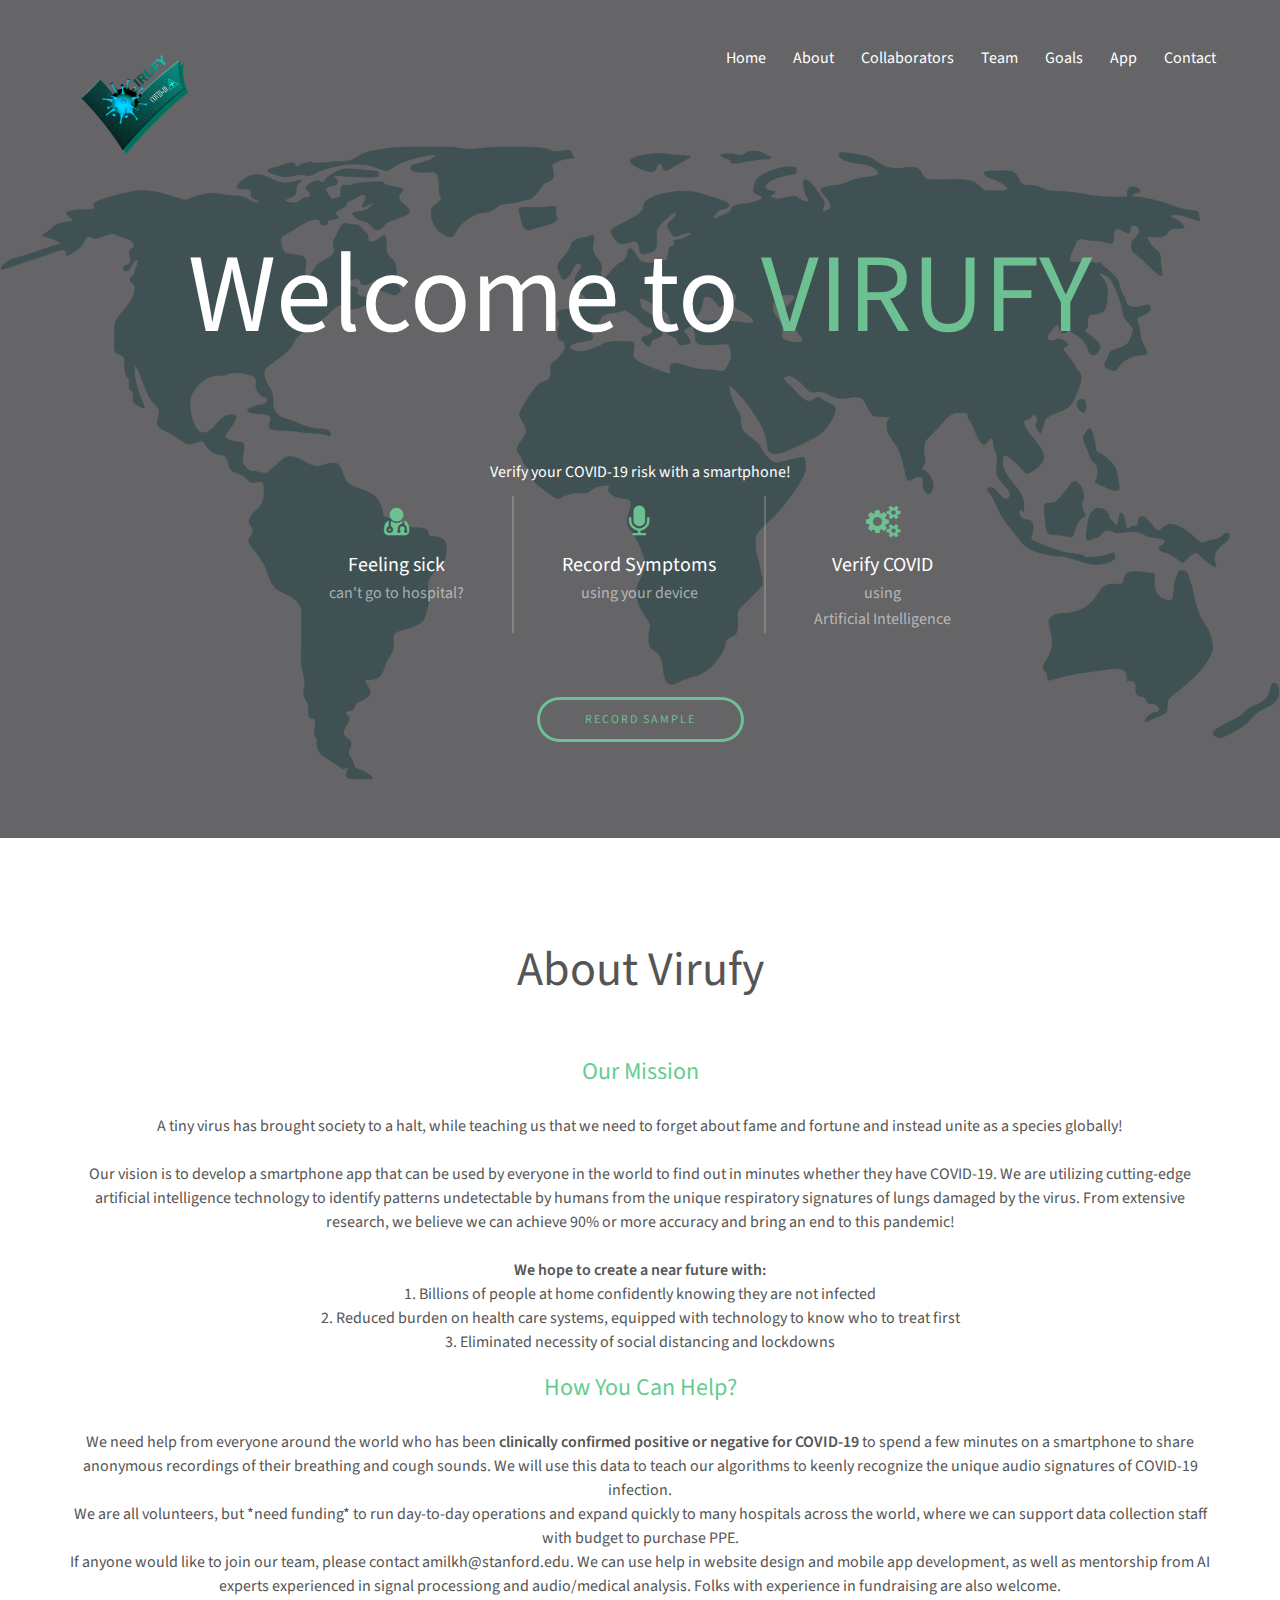
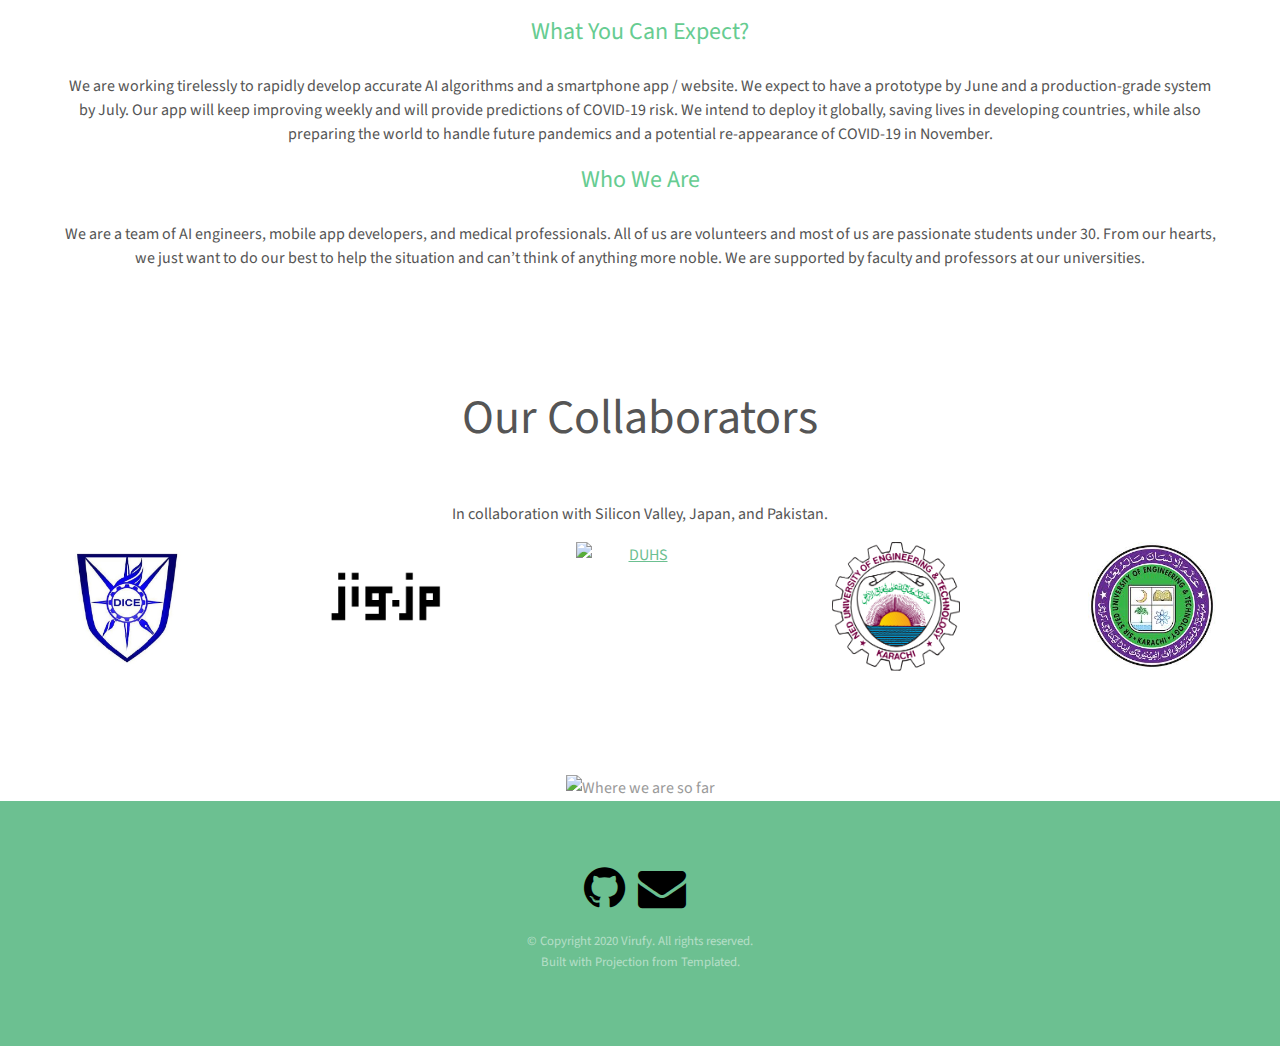
==== commit 407e2f7a: "added email link" ====
--- a/index.html
+++ b/index.html
@@ -152,35 +152,35 @@
 			</header>
 			<div class="flex flex-4">
 				<article>
-					<div class="image collab">
+					<div class="image">
 						<a href="http://dicefoundation.org/" target="_blank">
 							<img src="images/dice.jpg" alt="Pic 02" />
 						</a>
 					</div>
 				</article>
 				<article>
-					<div class="image collab">
+					<div class="image">
 						<a href="https://jig.jp/" target="_blank">
 							<img src="images/jig-logo.png" alt="Pic 02" />
 						</a>
 					</div>
 				</article>
 				<article>
-					<div class="image collab">
+					<div class="image">
 						<a href="https://www.duhs.edu.pk/" target="_blank">
 							<img src="images/duhs.png" alt="DUHS">
 						</a>
 					</div>
 				</article>
 				<article>
-					<div class="image collab">
+					<div class="image">
 						<a href="https://www.neduet.edu.pk/" target="_blank">
 							<img src="images/NEDUET.png" alt="Pic 01" />
 						</a>
 					</div>
 				</article>
 				<article>
-					<div class="image collab">
+					<div class="image">
 						<a href="https://ssuet.edu.pk/" target="_blank">
 							<img src="images/SSUET.jpg" alt="Pic 02" />
 						</a>
@@ -201,7 +201,10 @@
 			<!-- GitHub and other icons -->
 			<div class="footer-icons" id="contact">
 				<a href="https://github.com/virufy" target="_blank">
-					<i class="icon fa-github fa-5x"></i>
+					<i class="icon fa-github fa-3x"></i>
+				</a>
+				<a href="mailto:info@virufy.org">
+					<i class="icon fa-envelope fa-3x"></i>
 				</a>
 			</div>
 
--- a/assets/css/main.css
+++ b/assets/css/main.css
@@ -3367,6 +3367,8 @@
 	/* To remove underline that appears beneath GitHub icon since its a link */
 	text-decoration: none;
 	padding: 0px 0px;
+	margin: 0 10px 0 0;
+	text-align: center;
 }
 
 /*to remove the blue color popping out when someone clicks icon on phone*/
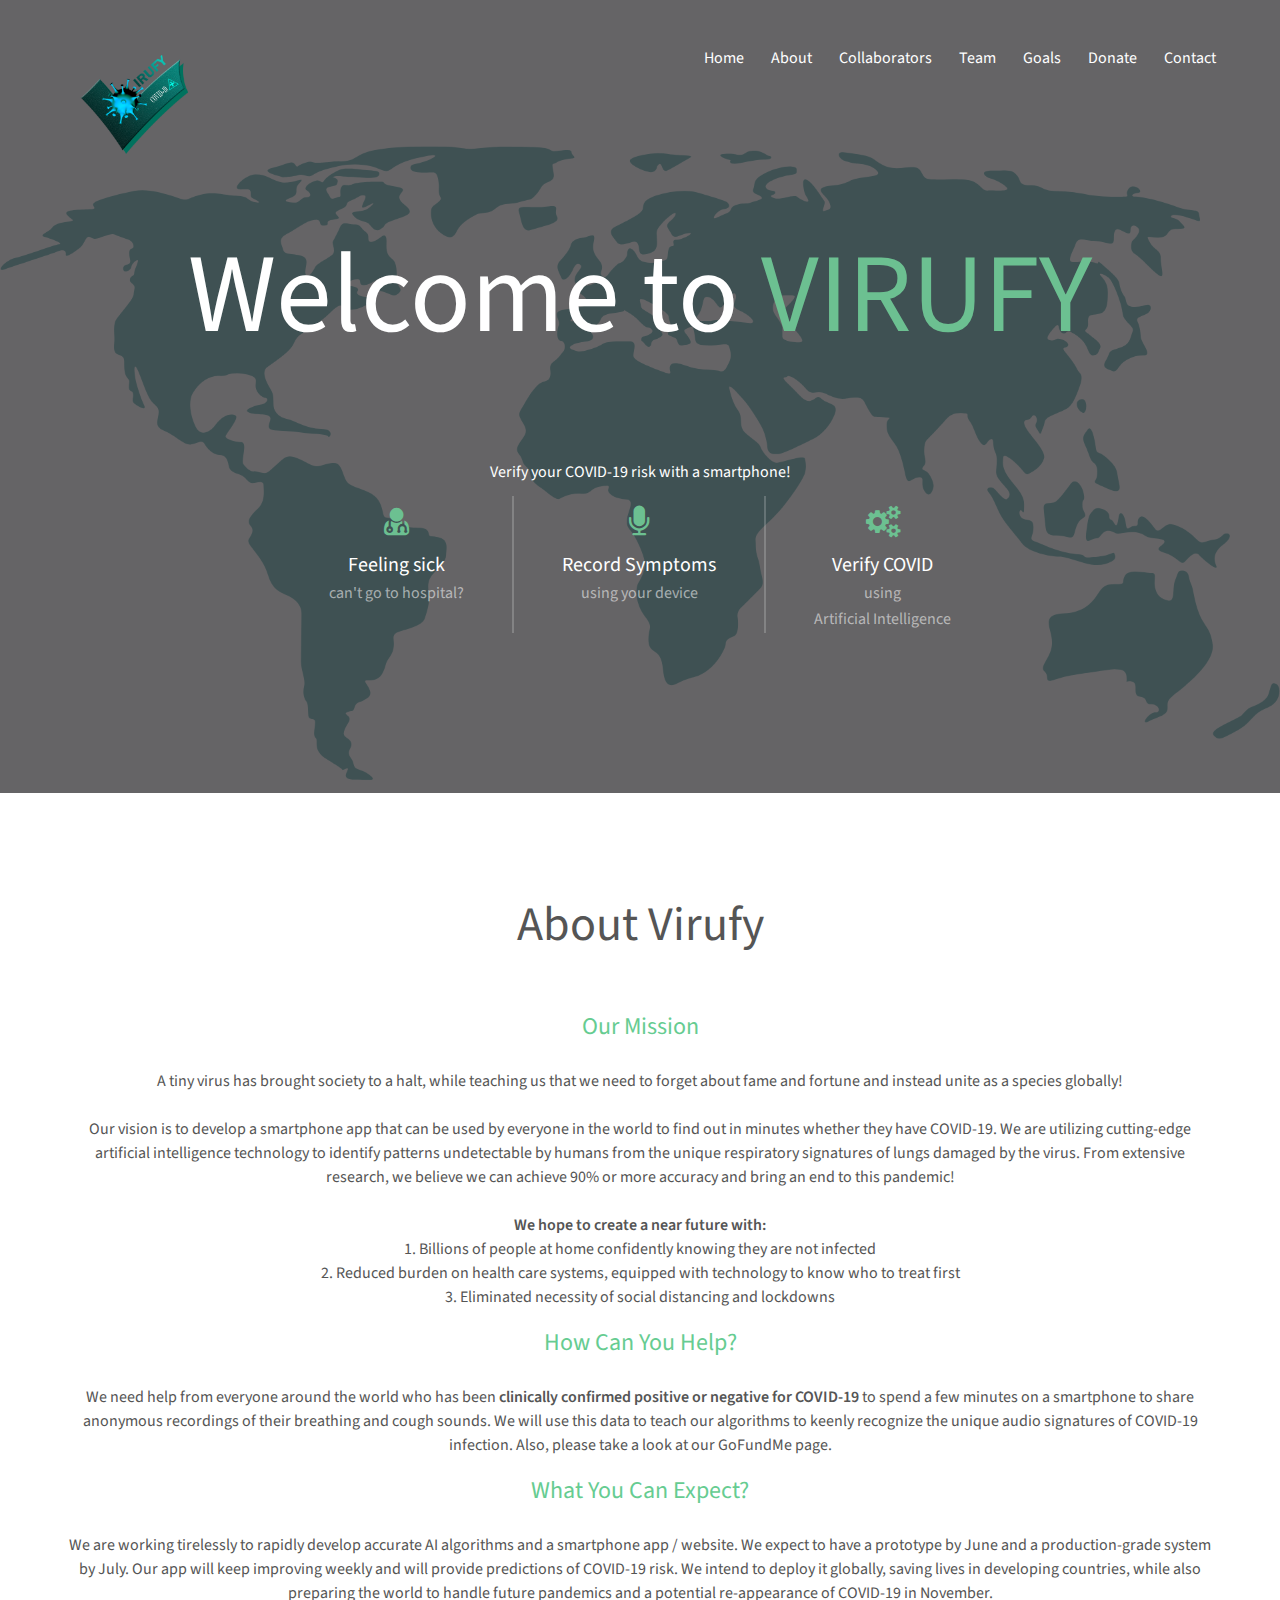
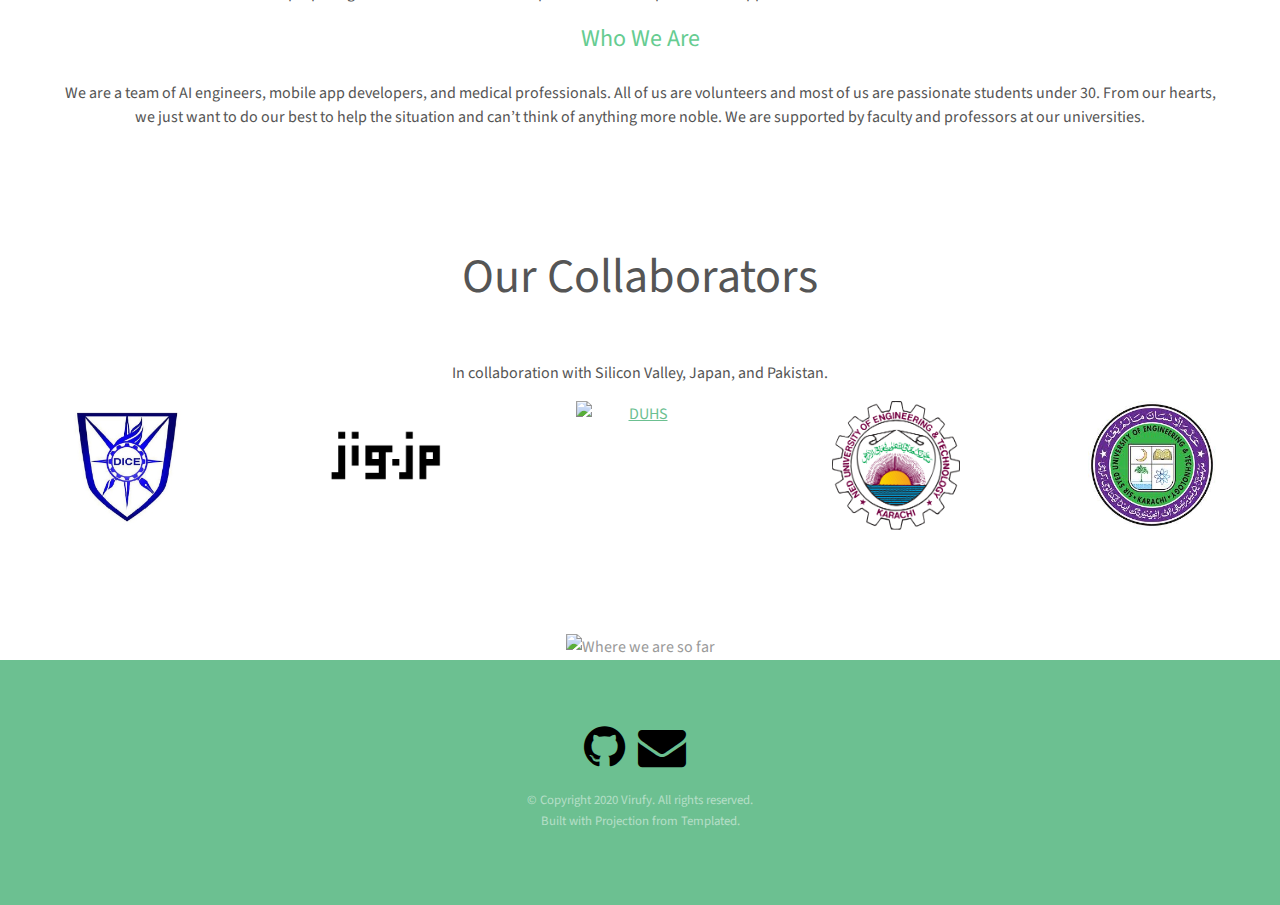
==== commit e0d41c2a: "update how you can help" ====
--- a/index.html
+++ b/index.html
@@ -36,8 +36,8 @@
 				<a href="#collaborators">Collaborators</a>
 				<a href="./team.html">Team</a>
 				<a href="./goals.html">Goals</a>
-				<a href="https://cough.sabae.cc/">App</a>
-				<a href="#contact">Contact</a>
+				<a href="https://www.gofundme.com/f/virufy">Donate</a>
+				<a href="mailto:info@virufy.org">Contact</a>
 			</nav>
 			<a href="#navPanel" class="navPanelToggle"><span class="fa fa-bars"></span></a>
 		</div>
@@ -71,10 +71,6 @@
 				</div>
 
 			</div>
-
-			<footer>
-				<a href="http://virufy.org/" class="button">Record Sample</a>
-			</footer>
 		</div>
 	</section>
 
@@ -103,23 +99,15 @@
 				3. Eliminated necessity of social distancing and lockdowns
 			</h1>
 			<h1 style="font-size: x-large; color: #66cc91;">
-				How You Can Help?
+				How Can You Help?
 			</h1>
 			<h1 style="font-size: medium;">
 				We need help from everyone around the world who has been <b>clinically confirmed positive or negative
 					for COVID-19</b> to spend a few minutes on a smartphone to share anonymous recordings of their
 				breathing and cough sounds. We will use this data to teach our algorithms to keenly recognize the unique
 				audio signatures of COVID-19 infection.
-				<br>
-				We are all volunteers, but *need funding* to run day-to-day operations and expand quickly to many
-				hospitals
-				across the world, where we can support data collection staff with budget to purchase PPE.
-				<br>
-				If anyone would like to join our team, please contact <a
-					href="amilkh@stanford.edu">amilkh@stanford.edu</a>.
-				We can use help in website design and mobile app development, as well as mentorship from AI experts
-				experienced
-				in signal processiong and audio/medical analysis. Folks with experience in fundraising are also welcome.
+				
+				Also, please take a look at our <a href="https://www.gofundme.com/f/virufy">GoFundMe page</a>.
 			</h1>
 			<h1 style="font-size: x-large; color: #66cc91;">
 				What You Can Expect?
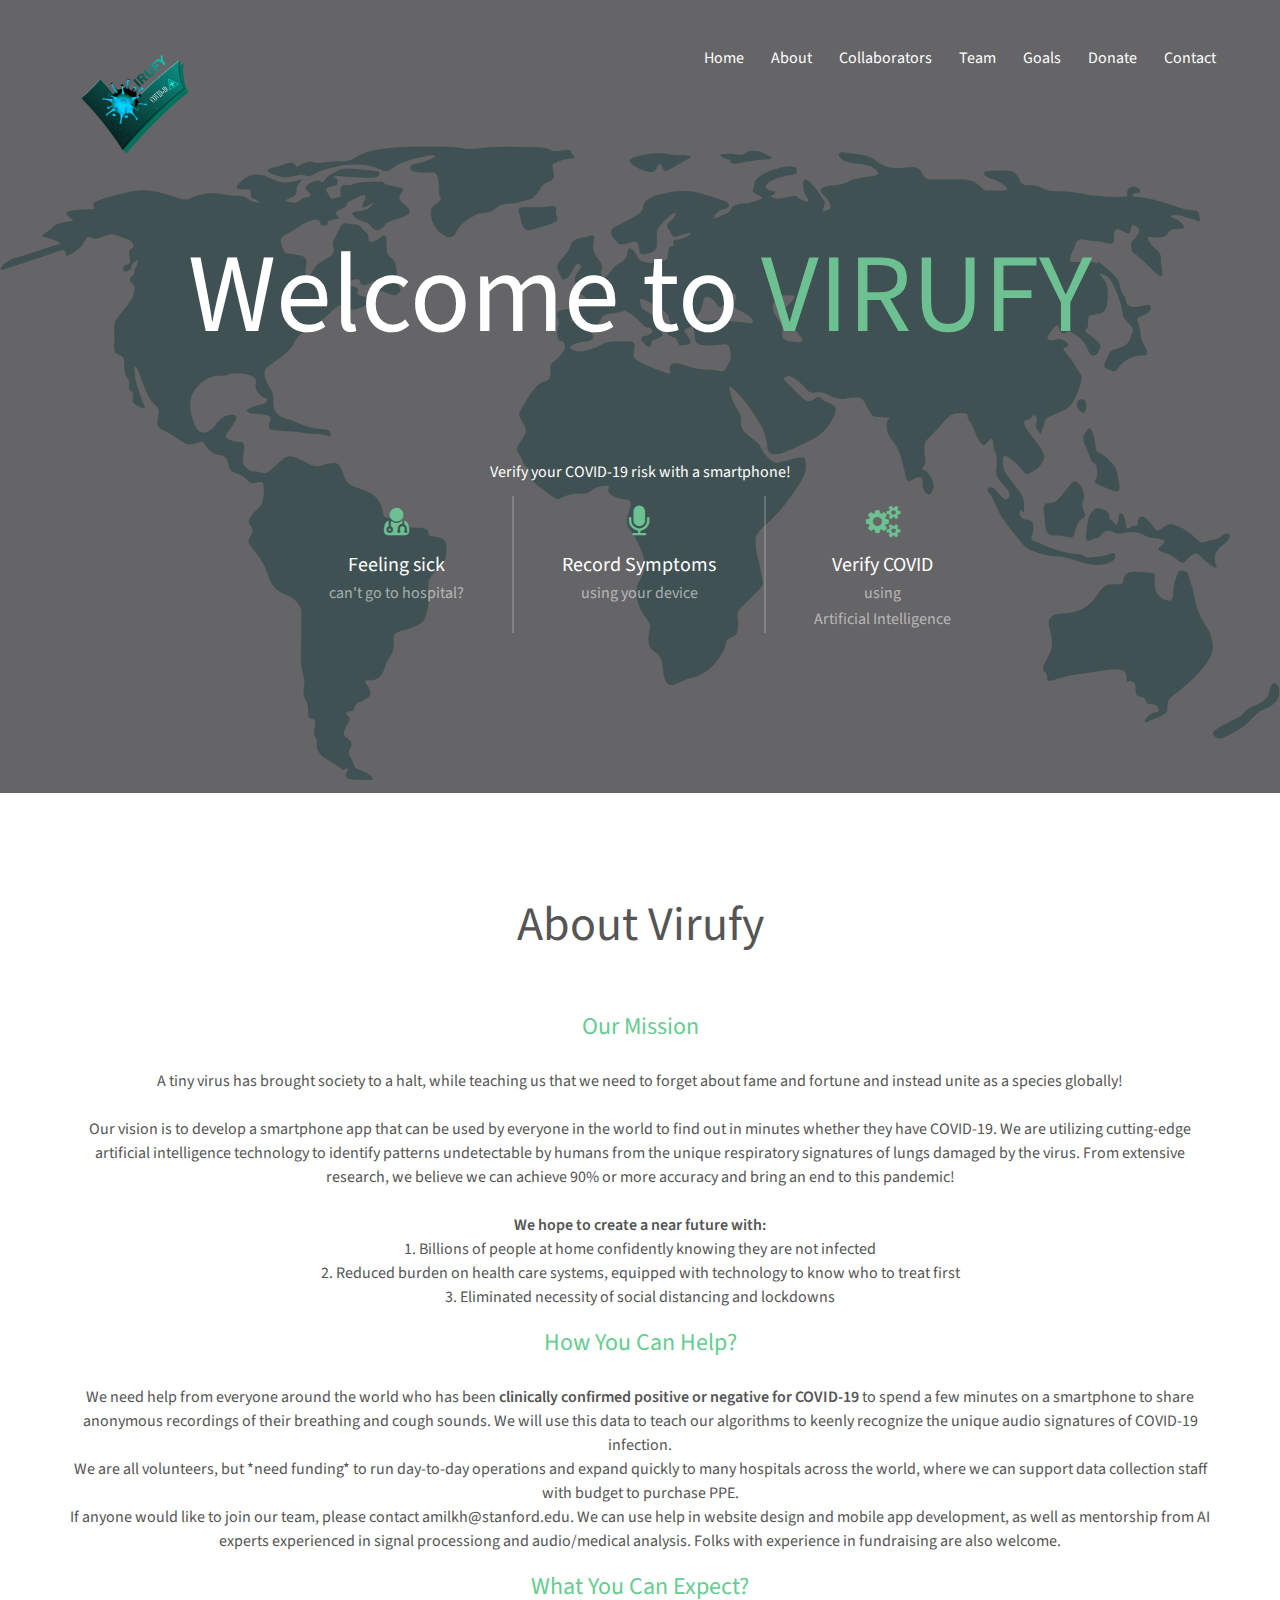
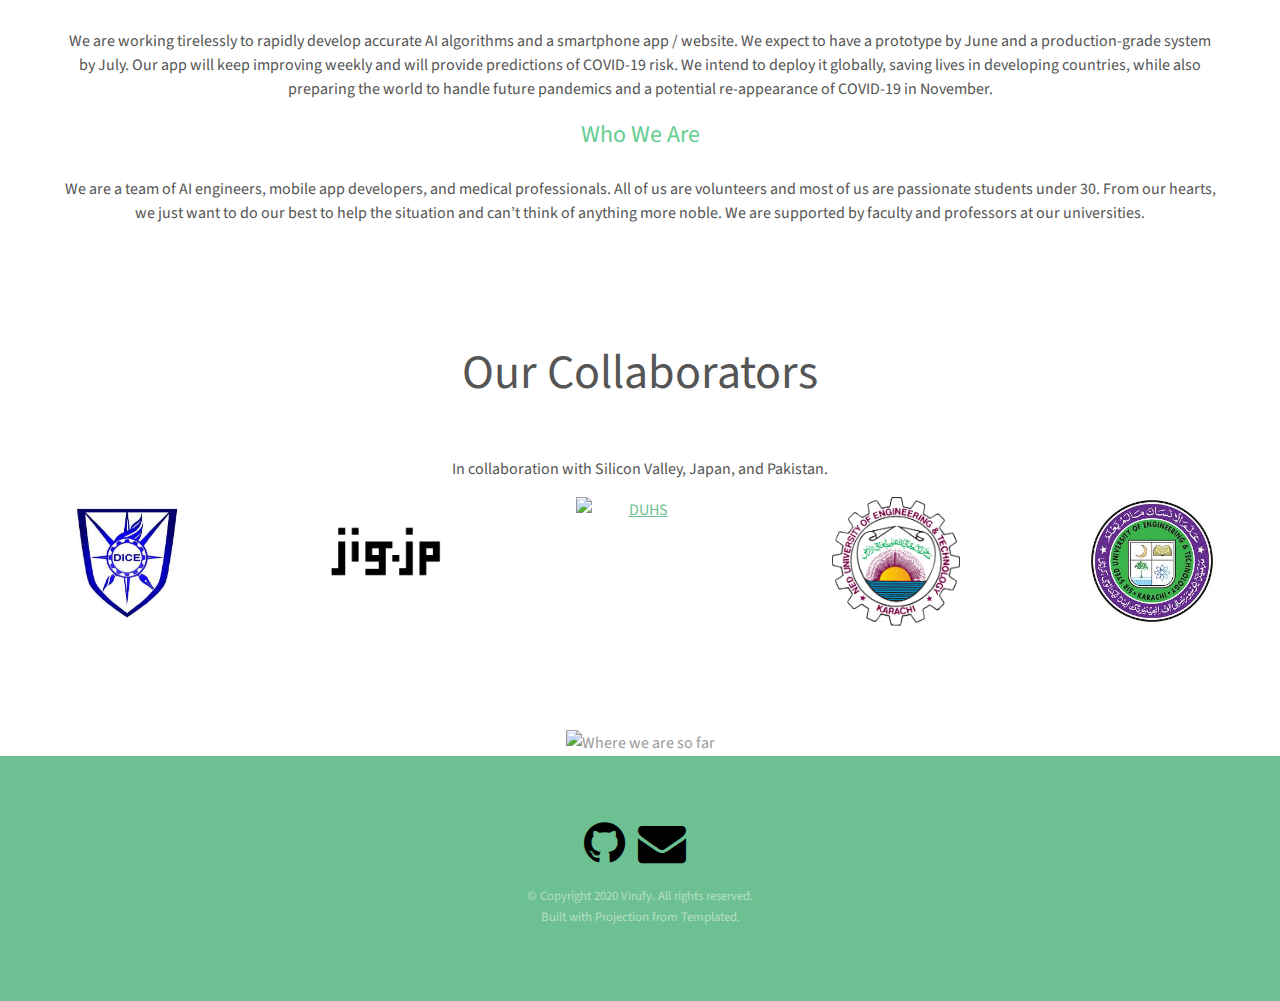
==== commit 929d9b0c: "added donate link" ====
--- a/index.html
+++ b/index.html
@@ -99,15 +99,23 @@
 				3. Eliminated necessity of social distancing and lockdowns
 			</h1>
 			<h1 style="font-size: x-large; color: #66cc91;">
-				How Can You Help?
+				How You Can Help?
 			</h1>
 			<h1 style="font-size: medium;">
 				We need help from everyone around the world who has been <b>clinically confirmed positive or negative
 					for COVID-19</b> to spend a few minutes on a smartphone to share anonymous recordings of their
 				breathing and cough sounds. We will use this data to teach our algorithms to keenly recognize the unique
 				audio signatures of COVID-19 infection.
-				
-				Also, please take a look at our <a href="https://www.gofundme.com/f/virufy">GoFundMe page</a>.
+				<br>
+				We are all volunteers, but *need funding* to run day-to-day operations and expand quickly to many
+				hospitals
+				across the world, where we can support data collection staff with budget to purchase PPE.
+				<br>
+				If anyone would like to join our team, please contact <a
+					href="amilkh@stanford.edu">amilkh@stanford.edu</a>.
+				We can use help in website design and mobile app development, as well as mentorship from AI experts
+				experienced
+				in signal processiong and audio/medical analysis. Folks with experience in fundraising are also welcome.
 			</h1>
 			<h1 style="font-size: x-large; color: #66cc91;">
 				What You Can Expect?
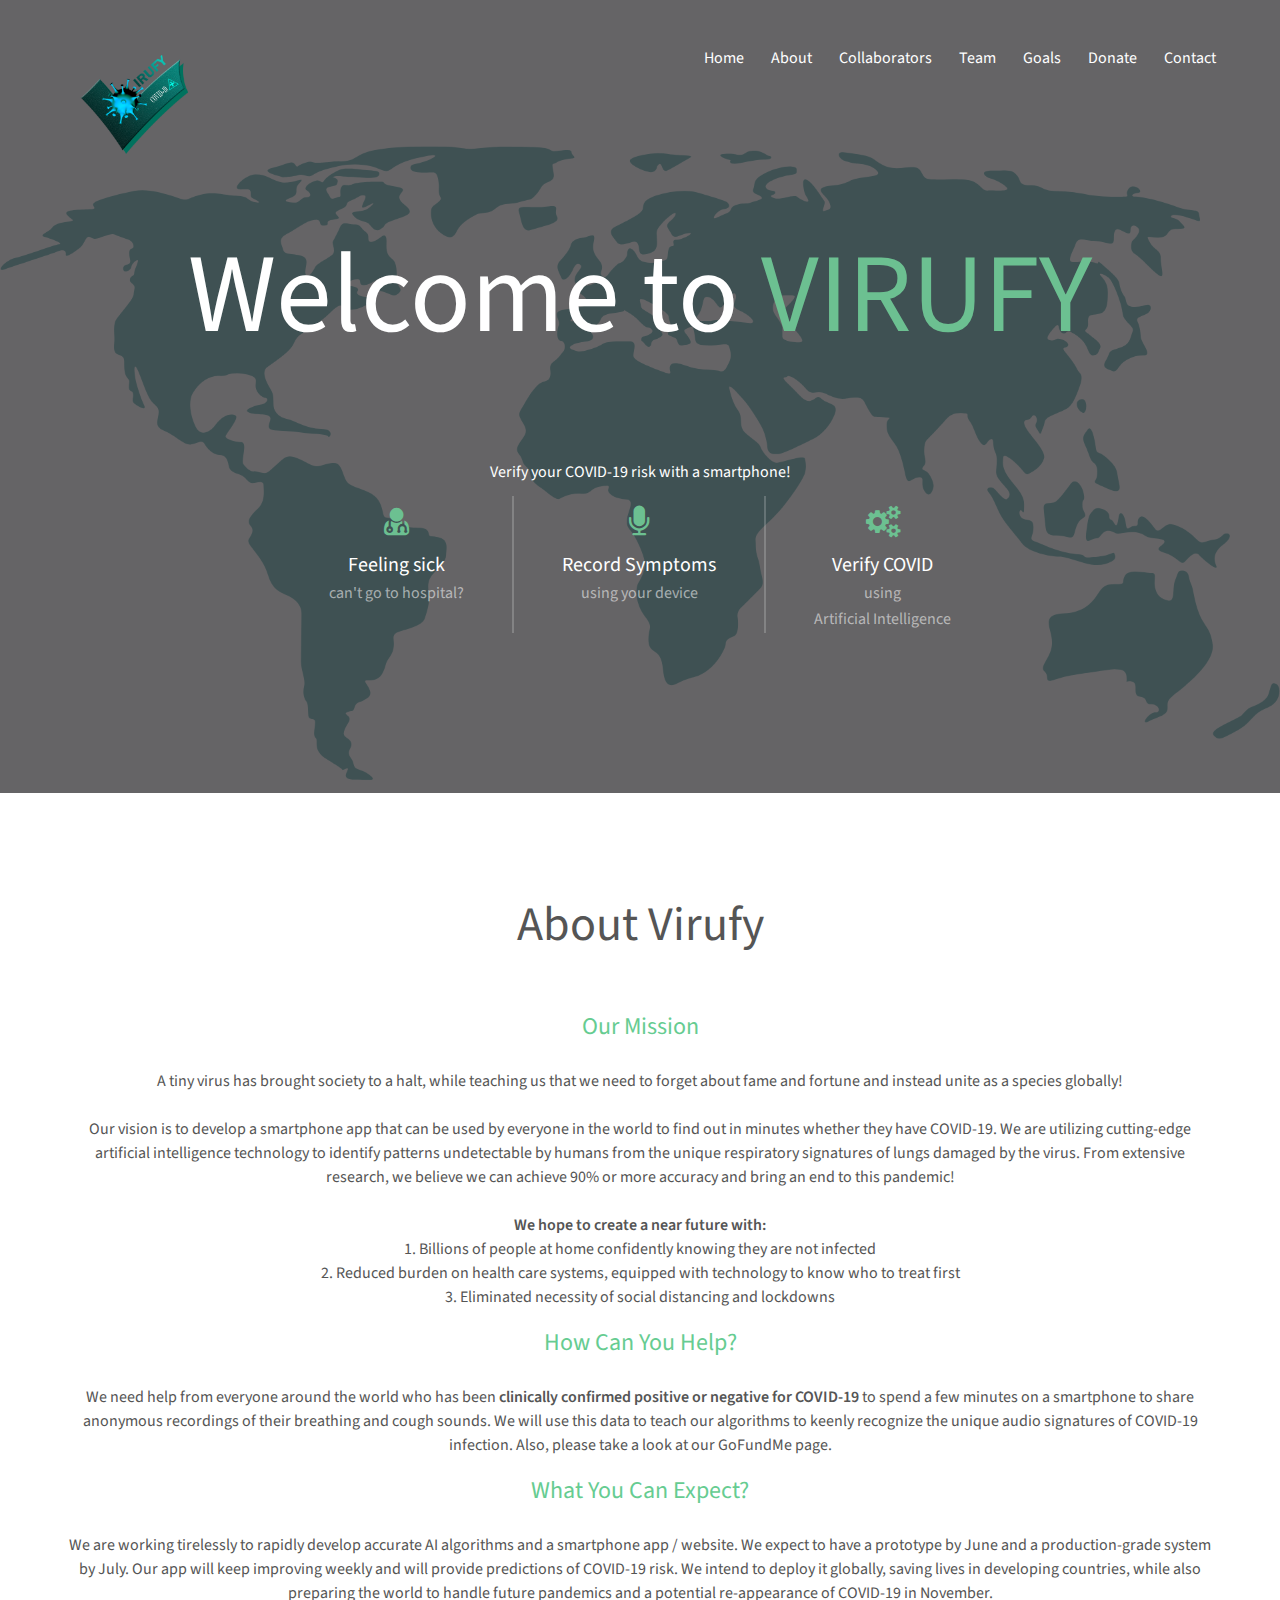
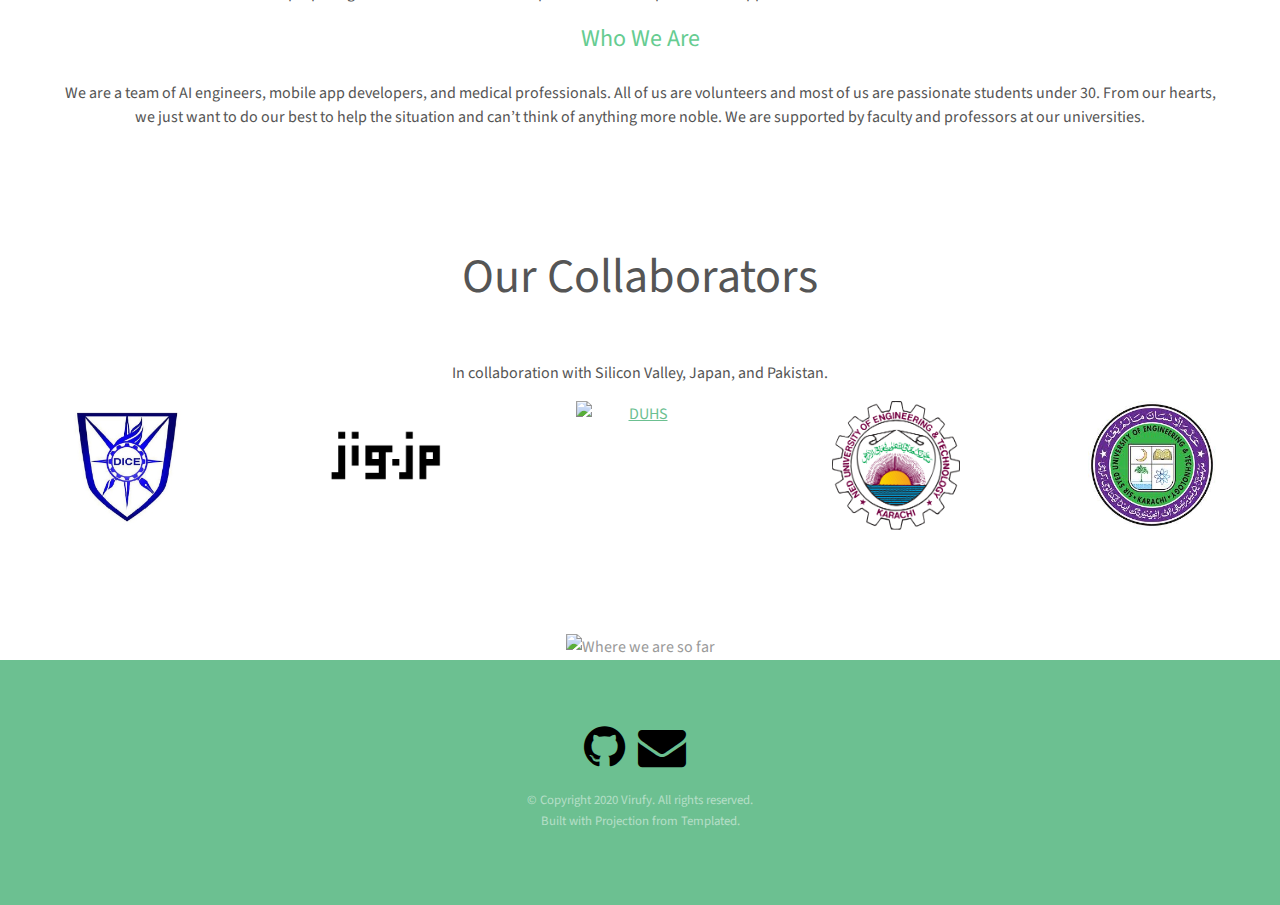
==== commit 3df94070: "add target=_blank" ====
--- a/index.html
+++ b/index.html
@@ -36,7 +36,7 @@
 				<a href="#collaborators">Collaborators</a>
 				<a href="./team.html">Team</a>
 				<a href="./goals.html">Goals</a>
-				<a href="https://www.gofundme.com/f/virufy">Donate</a>
+				<a href="https://www.gofundme.com/f/virufy" target="_blank">Donate</a>
 				<a href="mailto:info@virufy.org">Contact</a>
 			</nav>
 			<a href="#navPanel" class="navPanelToggle"><span class="fa fa-bars"></span></a>
@@ -99,23 +99,15 @@
 				3. Eliminated necessity of social distancing and lockdowns
 			</h1>
 			<h1 style="font-size: x-large; color: #66cc91;">
-				How You Can Help?
+				How Can You Help?
 			</h1>
 			<h1 style="font-size: medium;">
 				We need help from everyone around the world who has been <b>clinically confirmed positive or negative
 					for COVID-19</b> to spend a few minutes on a smartphone to share anonymous recordings of their
 				breathing and cough sounds. We will use this data to teach our algorithms to keenly recognize the unique
 				audio signatures of COVID-19 infection.
-				<br>
-				We are all volunteers, but *need funding* to run day-to-day operations and expand quickly to many
-				hospitals
-				across the world, where we can support data collection staff with budget to purchase PPE.
-				<br>
-				If anyone would like to join our team, please contact <a
-					href="amilkh@stanford.edu">amilkh@stanford.edu</a>.
-				We can use help in website design and mobile app development, as well as mentorship from AI experts
-				experienced
-				in signal processiong and audio/medical analysis. Folks with experience in fundraising are also welcome.
+				
+				Also, please take a look at our <a href="https://www.gofundme.com/f/virufy">GoFundMe page</a>.
 			</h1>
 			<h1 style="font-size: x-large; color: #66cc91;">
 				What You Can Expect?
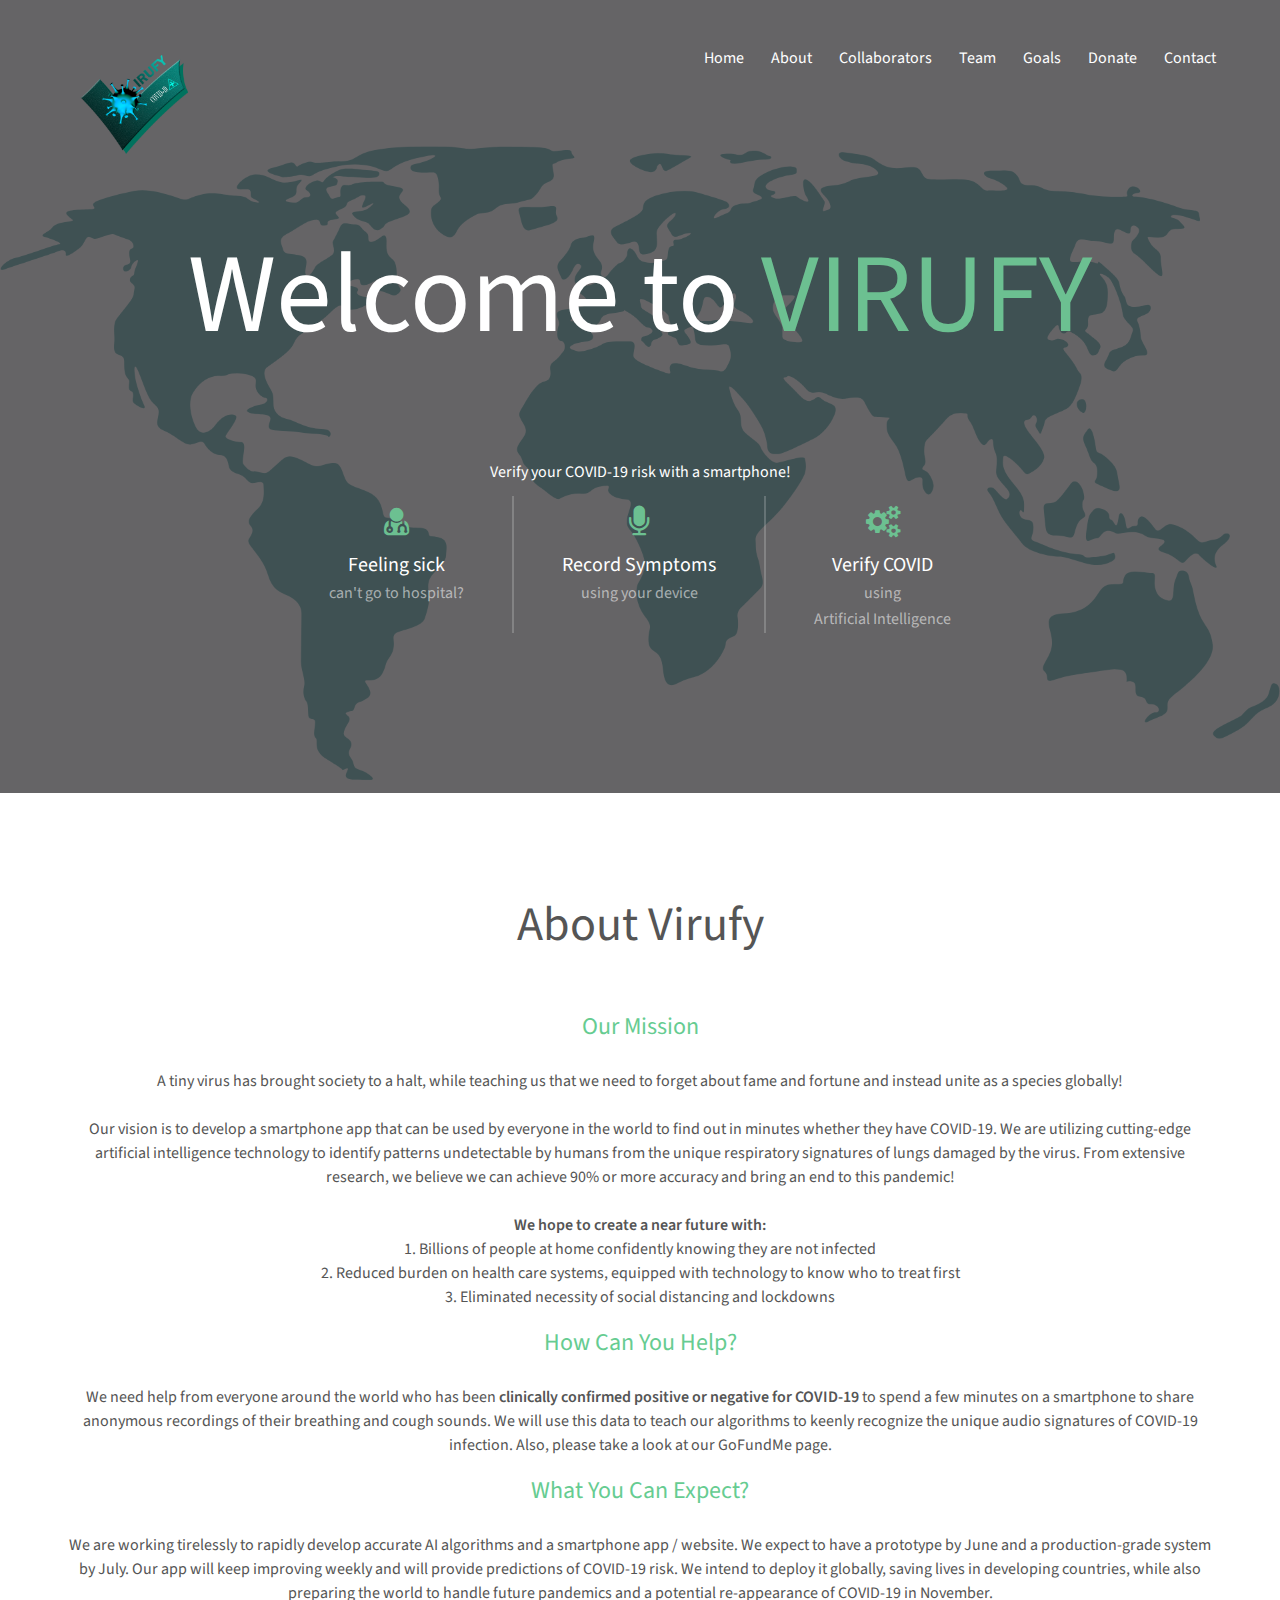
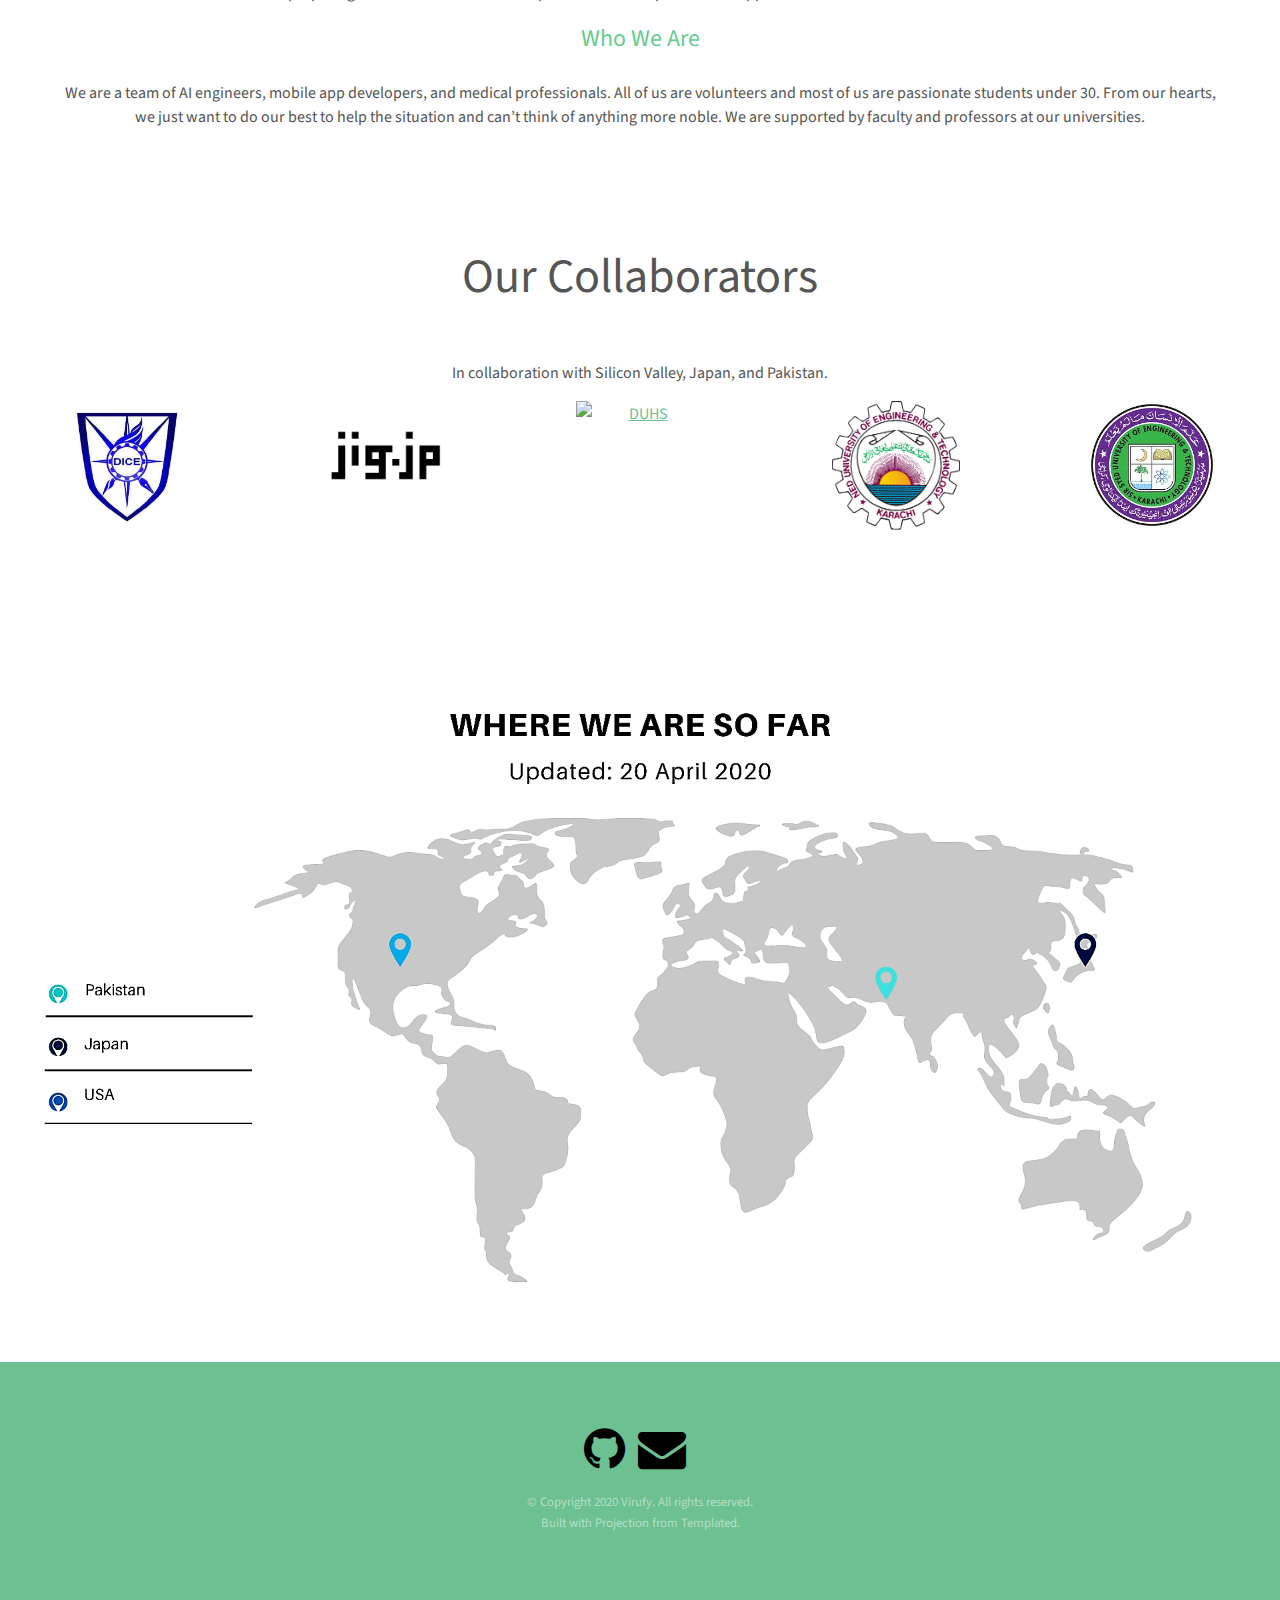
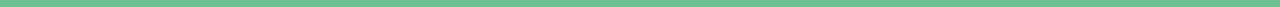
==== commit 67b1612f: "restored image" ====
--- a/index.html
+++ b/index.html
@@ -106,7 +106,7 @@
 					for COVID-19</b> to spend a few minutes on a smartphone to share anonymous recordings of their
 				breathing and cough sounds. We will use this data to teach our algorithms to keenly recognize the unique
 				audio signatures of COVID-19 infection.
-				
+
 				Also, please take a look at our <a href="https://www.gofundme.com/f/virufy">GoFundMe page</a>.
 			</h1>
 			<h1 style="font-size: x-large; color: #66cc91;">
@@ -180,7 +180,7 @@
 
 	<!--Where we are so far-->
 	<section class="align-center">
-		<img src="images/map-loc-enhanced.png" class="virufy-image" alt="Where we are so far">
+		<img src="images/map-loc.png" class="virufy-image" alt="Where we are so far">
 	</section>
 
 	<!-- Footer -->
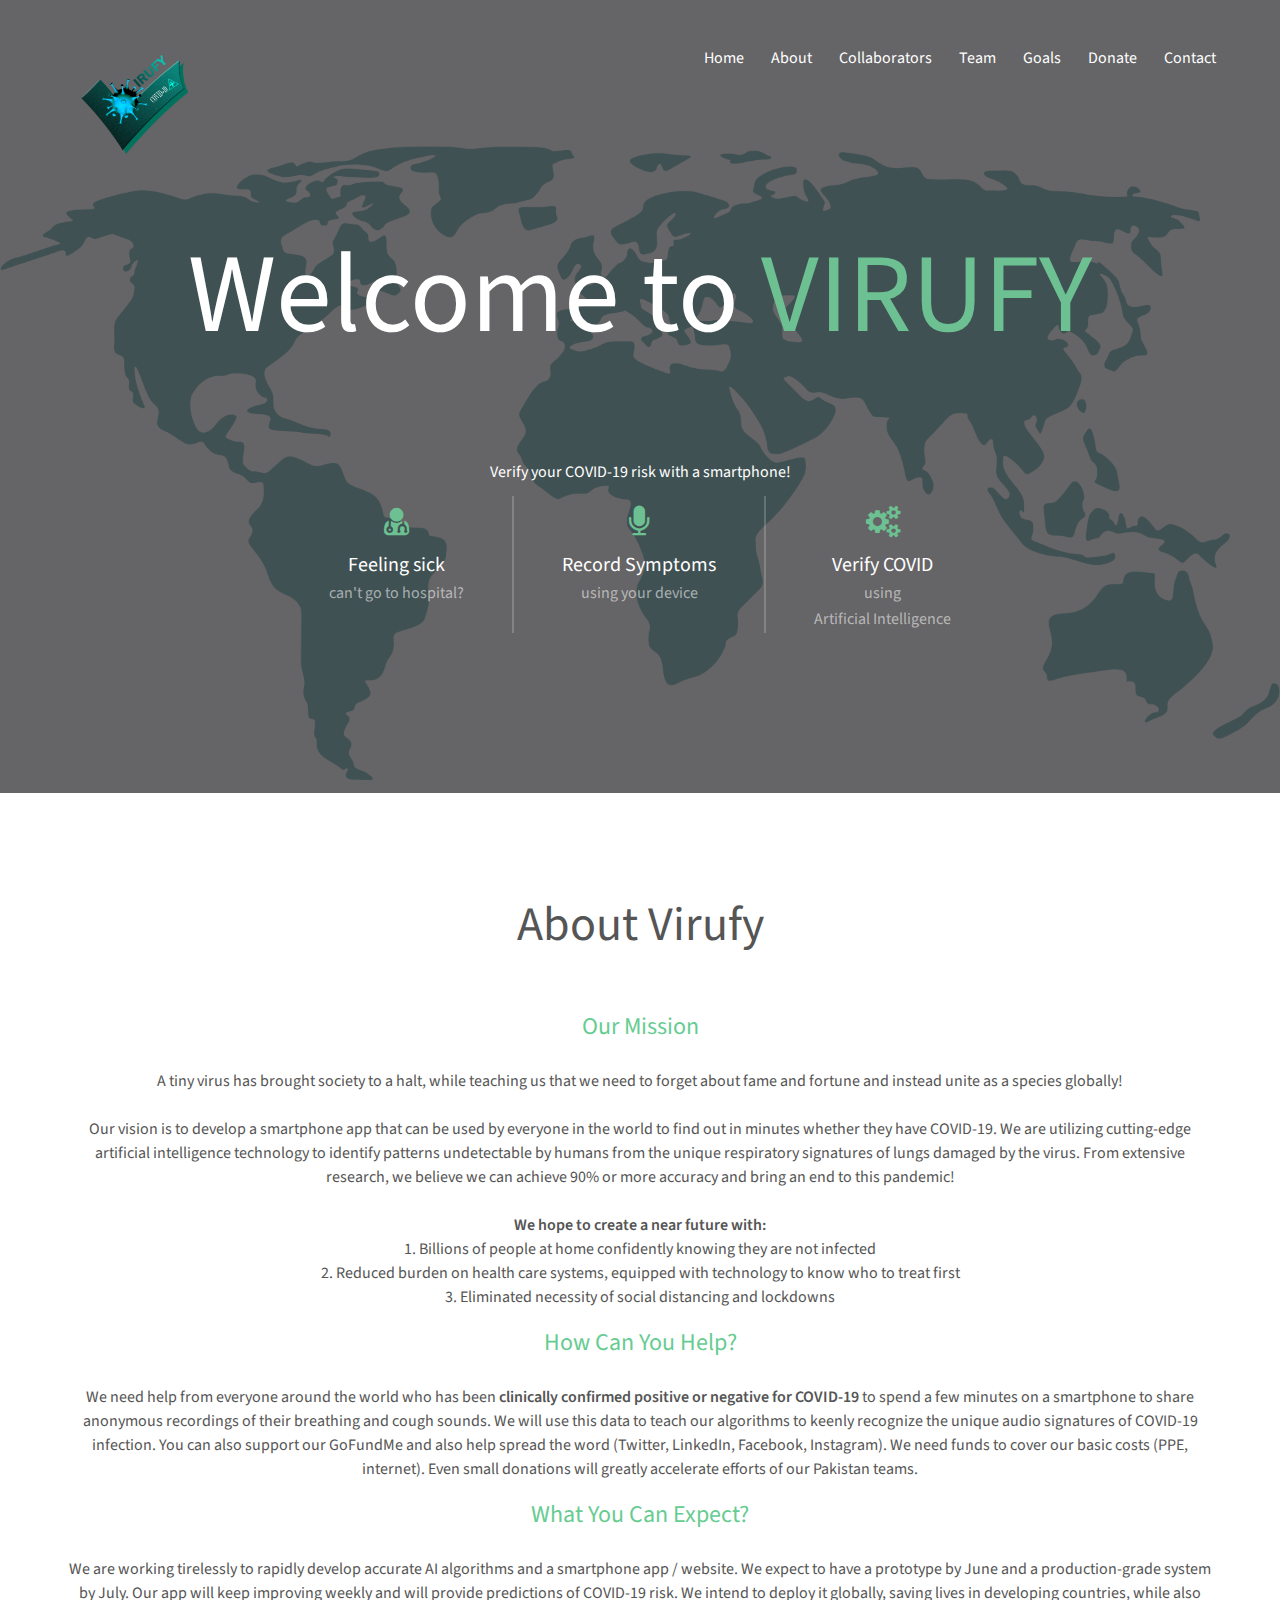
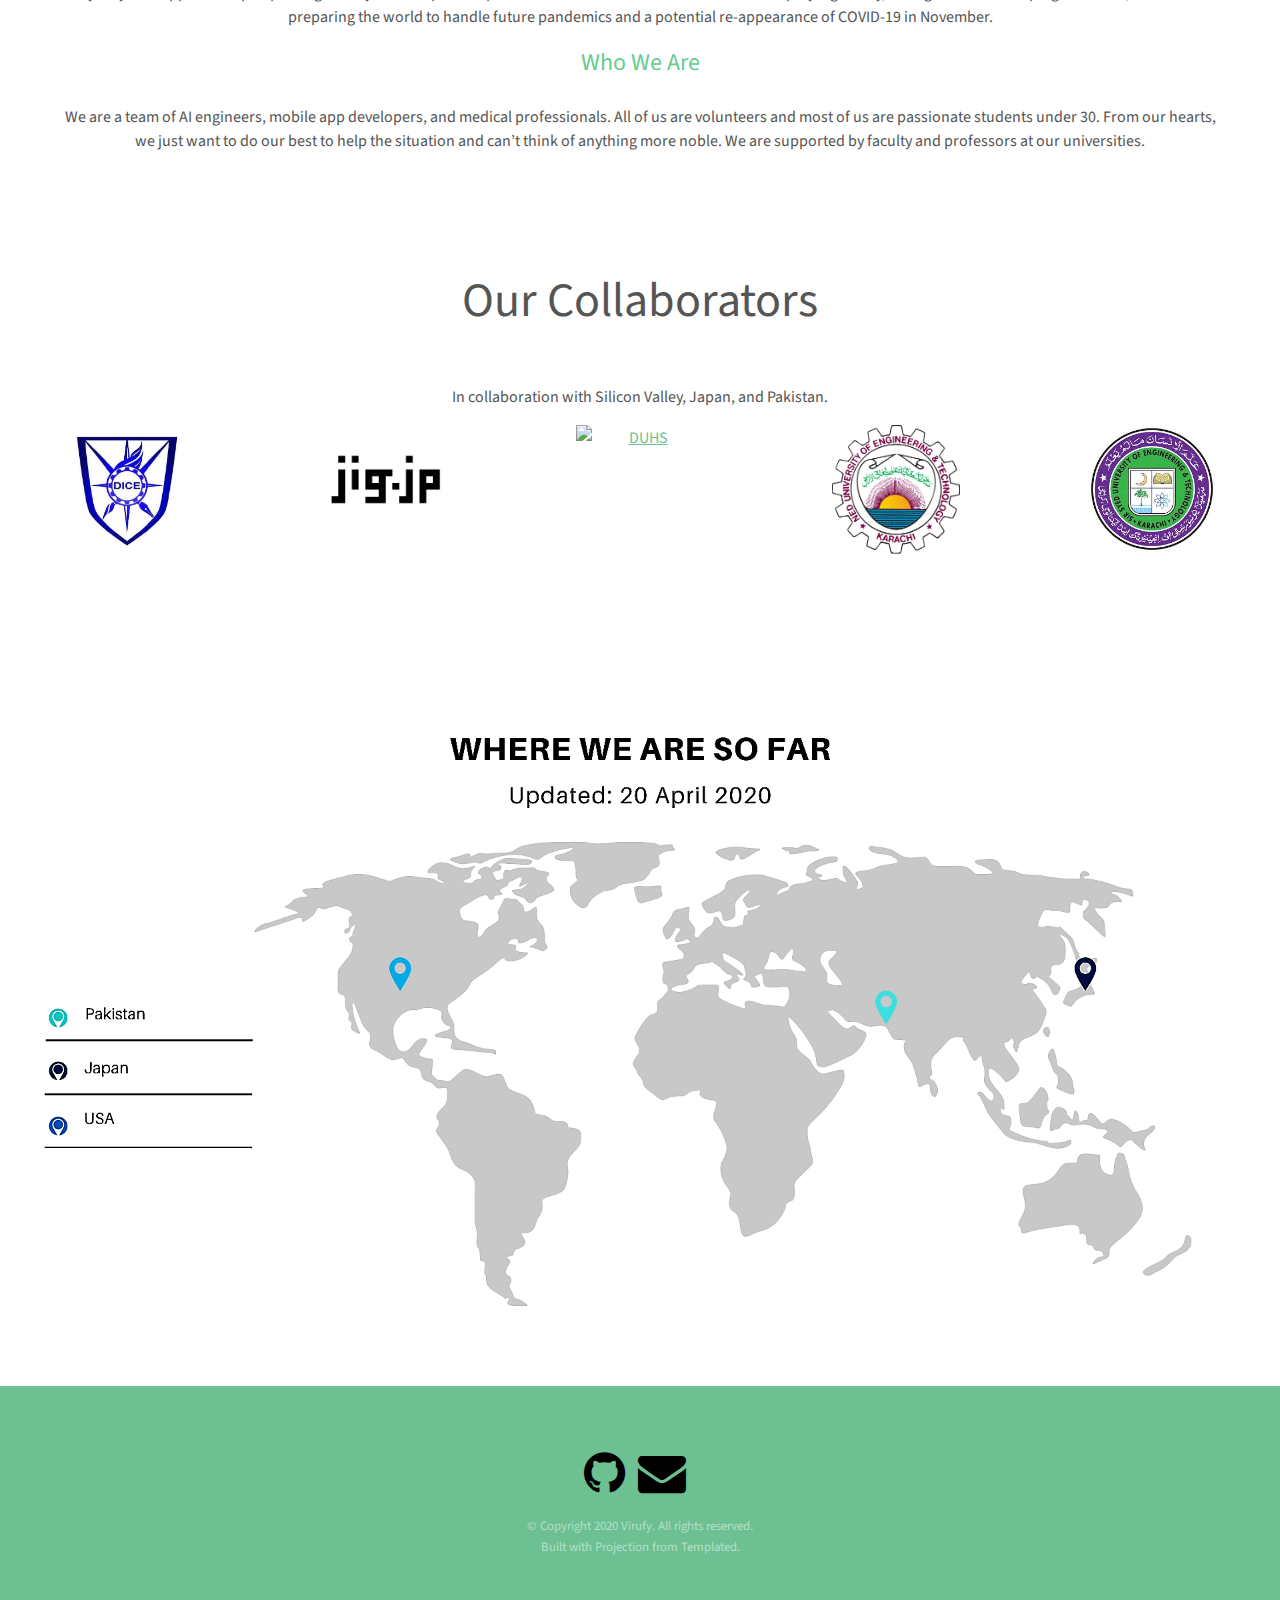
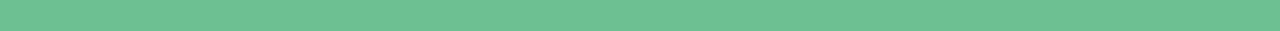
==== commit d8438fd5: "Update index.html" ====
--- a/index.html
+++ b/index.html
@@ -103,11 +103,17 @@
 			</h1>
 			<h1 style="font-size: medium;">
 				We need help from everyone around the world who has been <b>clinically confirmed positive or negative
-					for COVID-19</b> to spend a few minutes on a smartphone to share anonymous recordings of their
+				for COVID-19</b> to spend a few minutes on a smartphone to share anonymous recordings of their
 				breathing and cough sounds. We will use this data to teach our algorithms to keenly recognize the unique
 				audio signatures of COVID-19 infection.
-
-				Also, please take a look at our <a href="https://www.gofundme.com/f/virufy">GoFundMe page</a>.
+				
+				You can also support our <a href="https://www.gofundme.com/f/virufy">GoFundMe</a> 
+				and also help spread the word (Twitter, LinkedIn, Facebook, Instagram). We need funds to cover our basic costs (PPE, internet). 
+				Even small donations will greatly accelerate efforts 
+				of our Pakistan teams.
+				
+
+				
 			</h1>
 			<h1 style="font-size: x-large; color: #66cc91;">
 				What You Can Expect?
